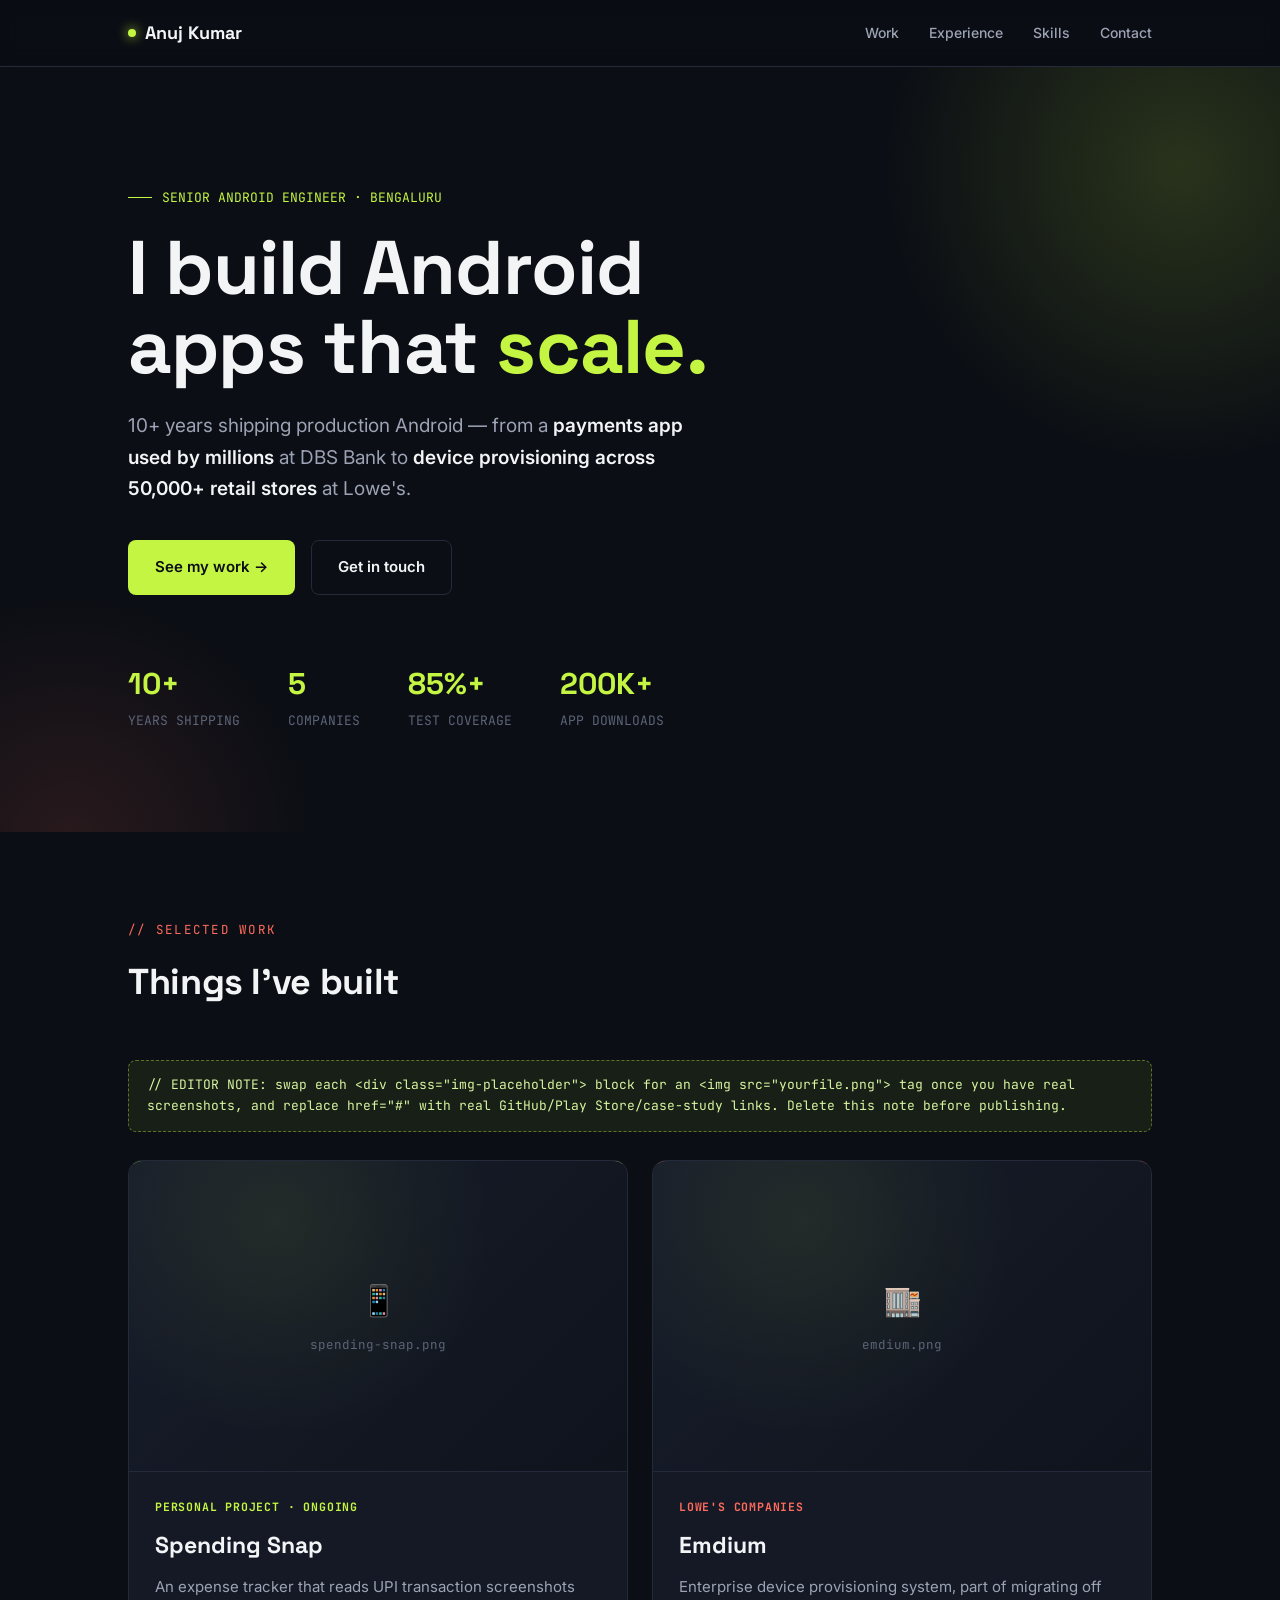
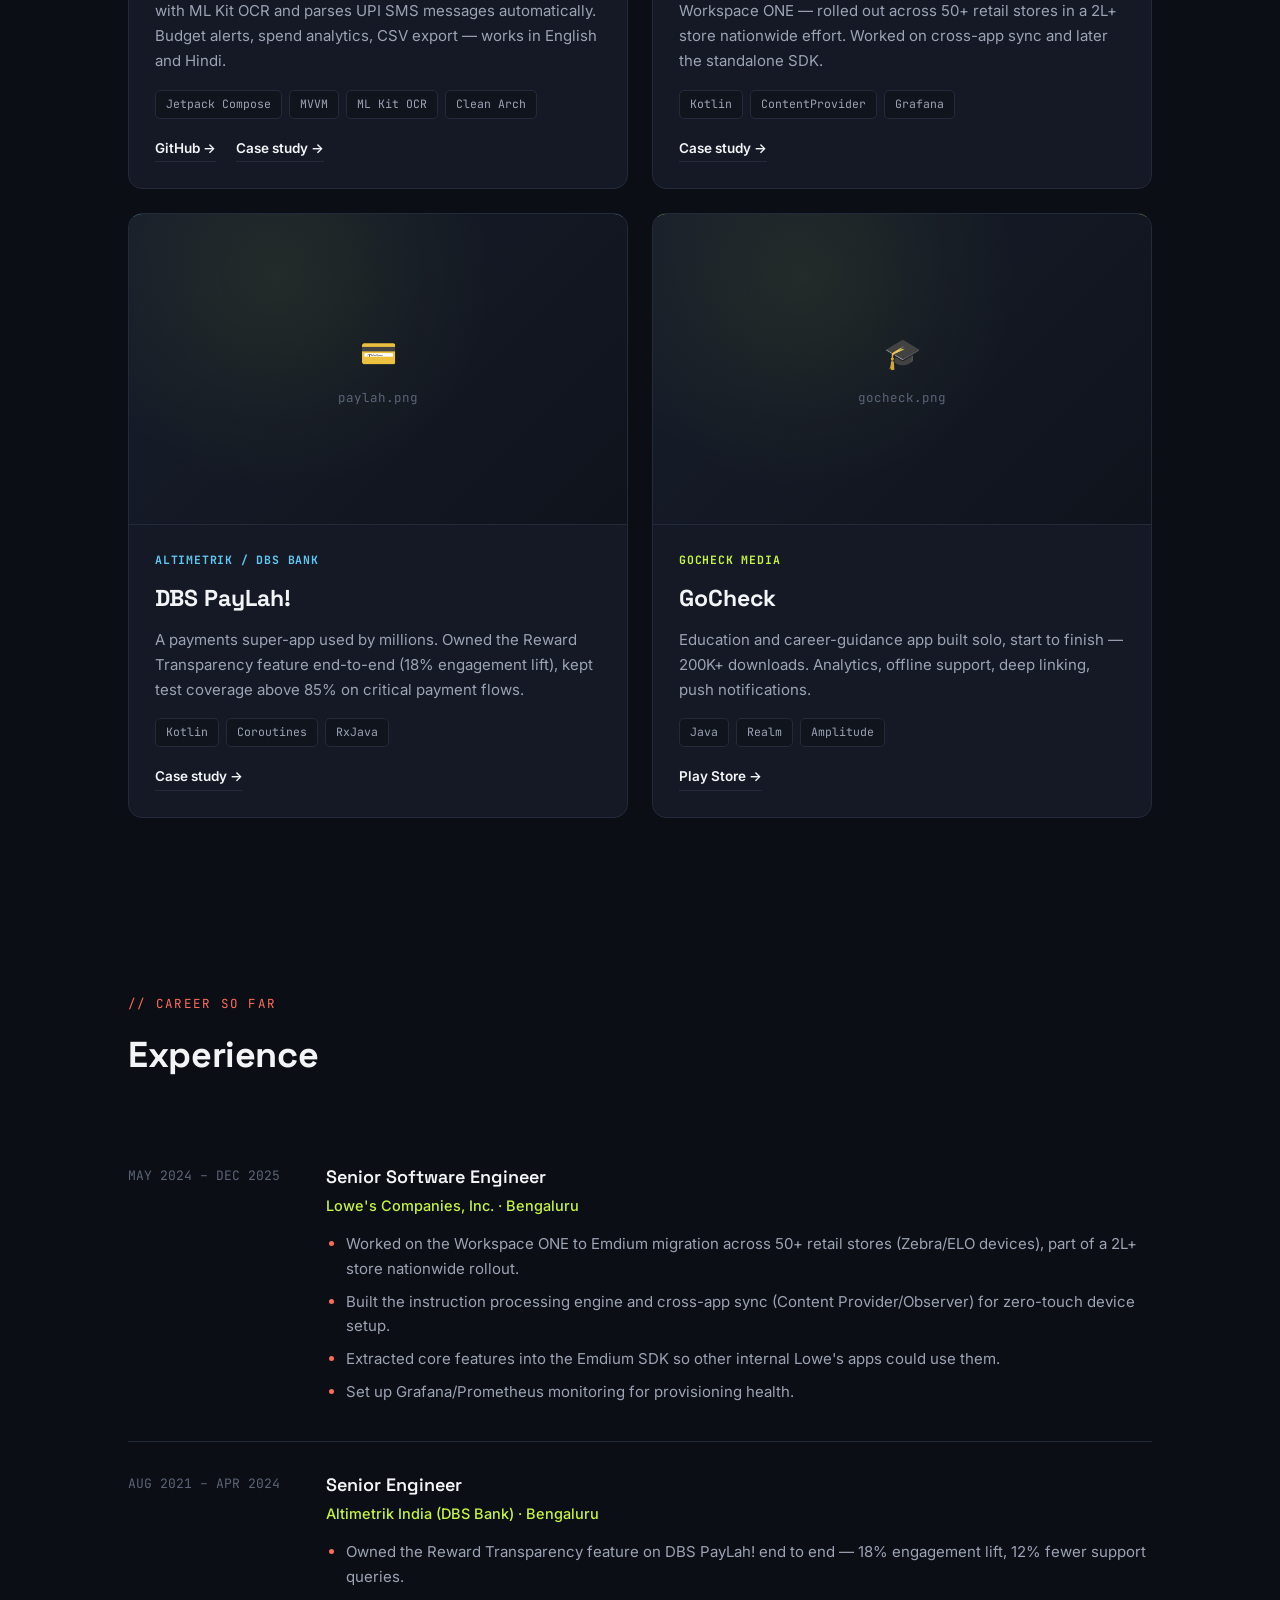
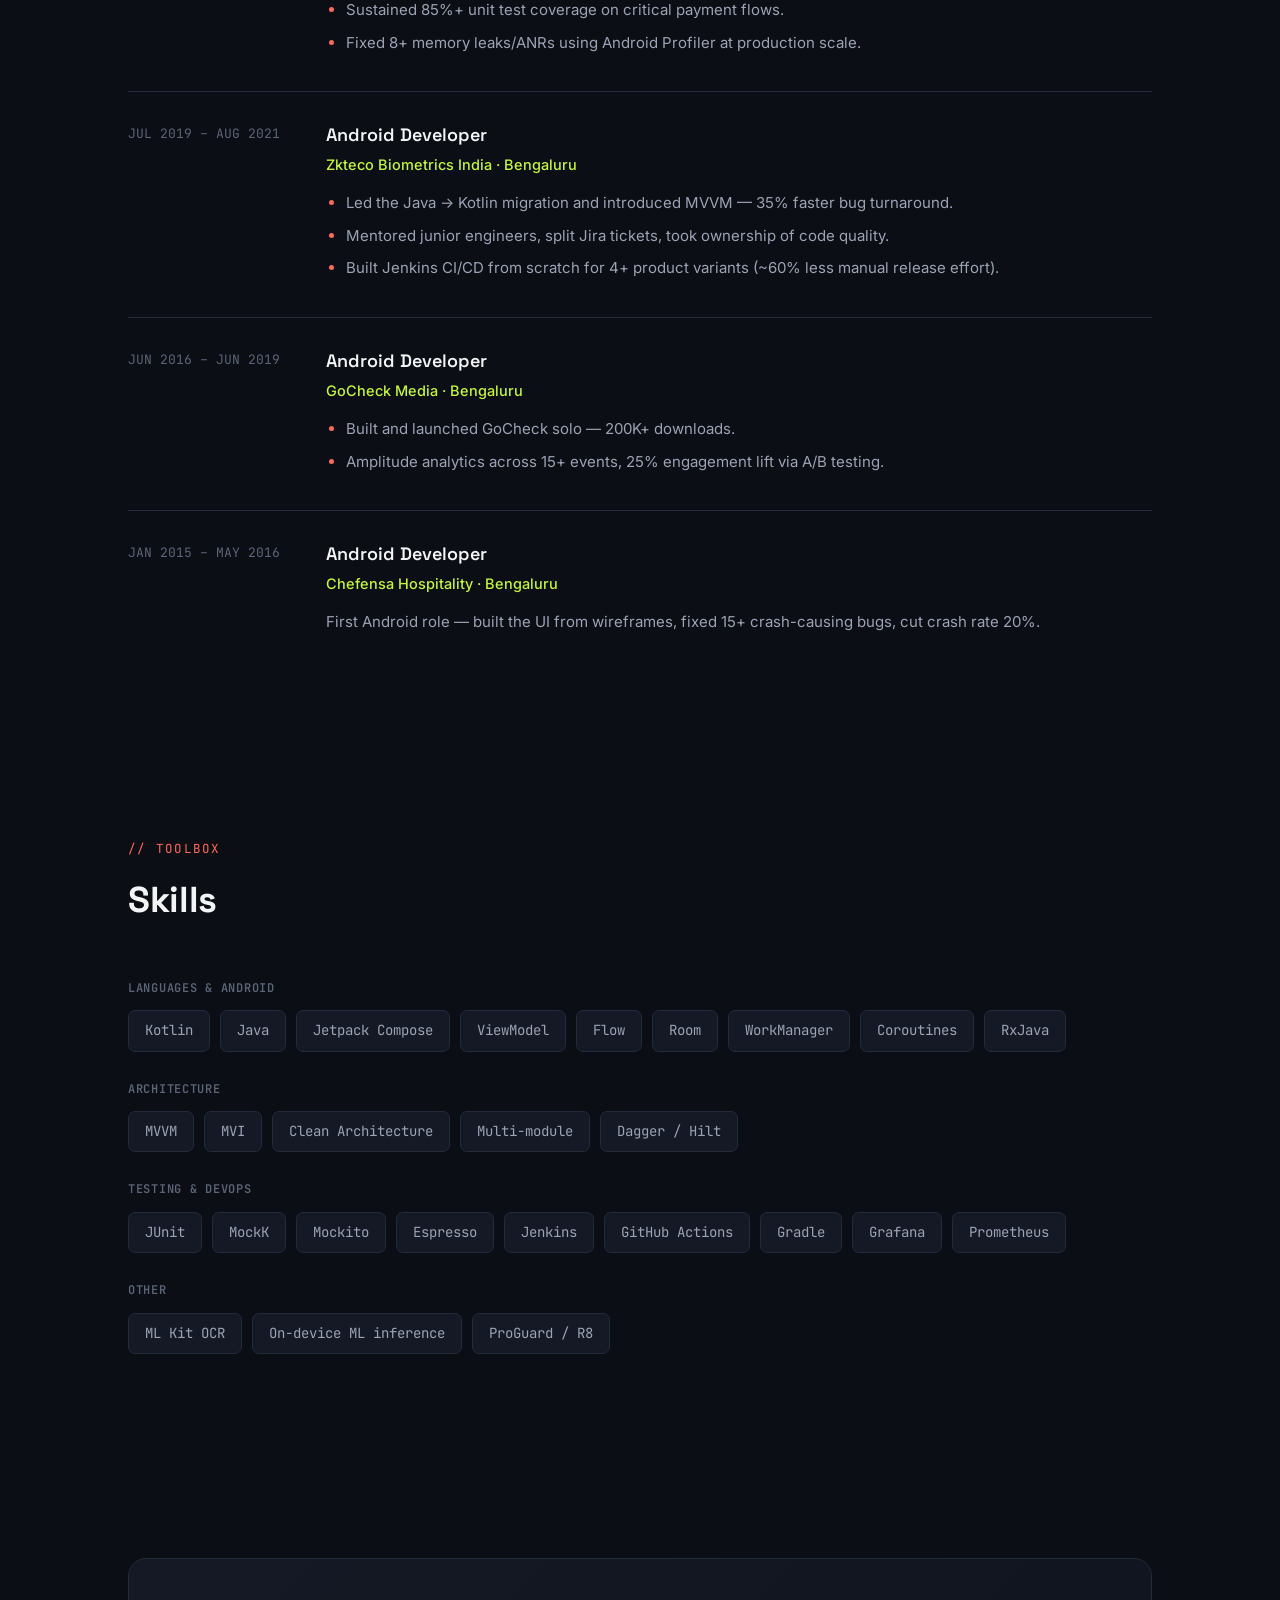
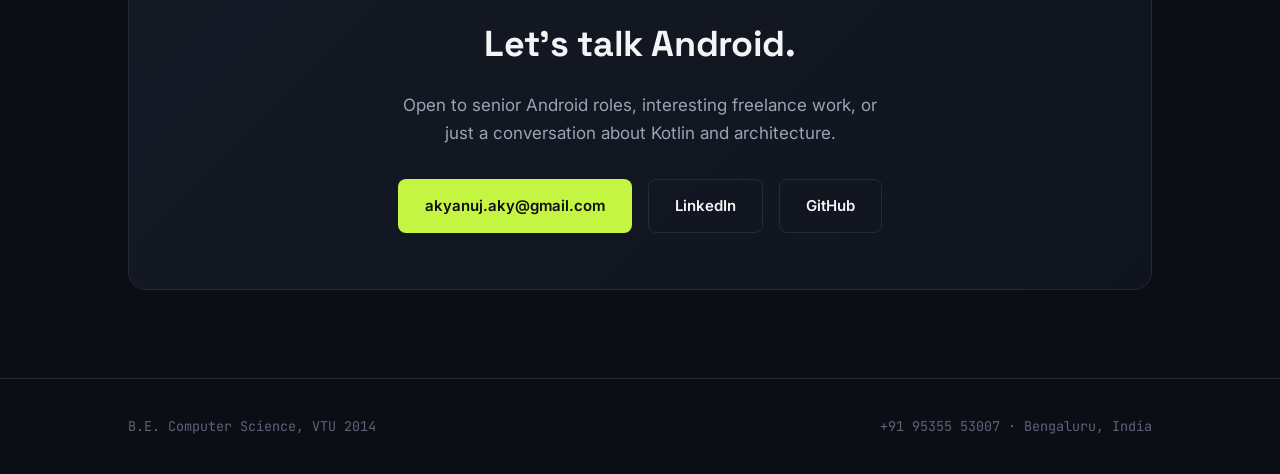
==== index.html @ b078af7a "Add files via upload" ====
<!DOCTYPE html>
<html lang="en">
<head>
<meta charset="UTF-8">
<meta name="viewport" content="width=device-width, initial-scale=1.0">
<title>Anuj Kumar — Android Engineer</title>
<meta name="description" content="Anuj Kumar, Senior Android Engineer in Bengaluru. Portfolio of Android projects across fintech and enterprise mobility.">
<link rel="preconnect" href="https://fonts.googleapis.com">
<link rel="preconnect" href="https://fonts.gstatic.com" crossorigin>
<link href="https://fonts.googleapis.com/css2?family=Space+Grotesk:wght@500;600;700&family=Inter:wght@400;500;600;700&family=JetBrains+Mono:wght@400;500&display=swap" rel="stylesheet">
<style>
  :root{
    --bg:#0B0E14;
    --bg-soft:#10141D;
    --card:#141925;
    --card-hover:#1A2030;
    --line:#232A3A;
    --ink:#F3F4F6;
    --ink-soft:#9CA3B5;
    --ink-faint:#5C6478;
    --lime:#C4F542;
    --coral:#FF6B5C;
    --sky:#5EC8F2;
    --display:'Space Grotesk', sans-serif;
    --sans:'Inter', -apple-system, sans-serif;
    --mono:'JetBrains Mono', monospace;
    --maxw:1080px;
  }
  *{box-sizing:border-box;}
  body{
    margin:0;
    background:var(--bg);
    color:var(--ink);
    font-family:var(--sans);
    line-height:1.65;
    font-size:17px;
    -webkit-font-smoothing:antialiased;
  }
  a{color:var(--lime);text-decoration:none;}
  ::selection{background:var(--lime);color:#000;}
  :focus-visible{outline:2px solid var(--lime);outline-offset:3px;}

  .wrap{max-width:var(--maxw);margin:0 auto;padding:0 28px;}

  /* ---------- nav ---------- */
  nav{
    position:sticky;top:0;z-index:20;
    border-bottom:1px solid var(--line);
    background:rgba(11,14,20,0.85);
    backdrop-filter:blur(10px);
    padding:18px 0;
  }
  nav .wrap{display:flex;justify-content:space-between;align-items:center;}
  .nav-name{font-family:var(--display);font-weight:700;font-size:18px;display:flex;align-items:center;gap:9px;}
  .nav-dot{width:8px;height:8px;border-radius:50%;background:var(--lime);box-shadow:0 0 12px var(--lime);}
  .nav-links{display:flex;gap:30px;font-size:14px;font-weight:500;}
  .nav-links a{color:var(--ink-soft);transition:color .15s;}
  .nav-links a:hover{color:var(--ink);text-decoration:none;}
  @media (max-width:600px){ .nav-links{display:none;} }

  /* ---------- hero ---------- */
  .hero{
    position:relative;
    padding:120px 0 100px;
    overflow:hidden;
  }
  .hero-glow{
    position:absolute;
    top:-200px; right:-200px;
    width:600px;height:600px;
    background:radial-gradient(circle, rgba(196,245,66,0.16), transparent 70%);
    pointer-events:none;
  }
  .hero-glow2{
    position:absolute;
    bottom:-260px; left:-180px;
    width:500px;height:500px;
    background:radial-gradient(circle, rgba(255,107,92,0.12), transparent 70%);
    pointer-events:none;
  }
  .eyebrow{
    font-family:var(--mono);
    font-size:13px;
    color:var(--lime);
    margin-bottom:20px;
    display:flex;align-items:center;gap:10px;
  }
  .eyebrow::before{content:'';width:24px;height:1px;background:var(--lime);}
  .hero h1{
    font-family:var(--display);
    font-size:clamp(42px,7vw,76px);
    font-weight:700;
    line-height:1.04;
    margin:0 0 24px;
    letter-spacing:-0.01em;
    position:relative;
  }
  .hero h1 .hl{color:var(--lime);}
  .hero .sub{
    font-size:19px;
    color:var(--ink-soft);
    max-width:560px;
    margin:0 0 36px;
  }
  .hero .sub b{color:var(--ink);font-weight:600;}
  .hero-cta{display:flex;gap:16px;flex-wrap:wrap;position:relative;z-index:1;}
  .btn{
    display:inline-flex;align-items:center;gap:9px;
    padding:14px 26px;
    border-radius:8px;
    font-size:15px;
    font-weight:600;
    font-family:var(--sans);
    border:1px solid transparent;
    transition:all .18s ease;
  }
  .btn-fill{background:var(--lime);color:#0B0E14;}
  .btn-fill:hover{transform:translateY(-2px);box-shadow:0 10px 30px rgba(196,245,66,0.25);text-decoration:none;}
  .btn-line{border-color:var(--line);color:var(--ink);}
  .btn-line:hover{border-color:var(--ink-soft);text-decoration:none;background:var(--card);}

  .hero-stats{display:flex;gap:48px;margin-top:64px;flex-wrap:wrap;position:relative;z-index:1;}
  .stat-num{font-family:var(--display);font-size:30px;font-weight:700;color:var(--lime);}
  .stat-label{font-size:13px;color:var(--ink-faint);font-family:var(--mono);margin-top:2px;}

  /* ---------- section scaffolding ---------- */
  section{padding:88px 0;}
  .sec-head{margin-bottom:48px;}
  .sec-eyebrow{
    font-family:var(--mono);
    font-size:12.5px;
    color:var(--coral);
    text-transform:uppercase;
    letter-spacing:0.1em;
    margin-bottom:12px;
  }
  h2{
    font-family:var(--display);
    font-size:36px;
    font-weight:700;
    margin:0;
    letter-spacing:-0.01em;
  }

  /* ---------- project gallery ---------- */
  .gallery{display:grid;grid-template-columns:repeat(2,1fr);gap:24px;}
  @media (max-width:760px){ .gallery{grid-template-columns:1fr;} }

  .card{
    background:var(--card);
    border:1px solid var(--line);
    border-radius:14px;
    overflow:hidden;
    transition:transform .2s ease, box-shadow .2s ease, border-color .2s ease;
    position:relative;
  }
  .card::before{
    content:'';
    position:absolute;top:0;left:0;right:0;height:3px;
    background:var(--accent, var(--lime));
  }
  .card:hover{
    transform:translateY(-5px);
    border-color:var(--line);
    box-shadow:0 20px 50px rgba(0,0,0,0.4), 0 0 0 1px var(--accent, var(--lime)) inset;
  }
  .card.accent-coral{--accent:var(--coral);}
  .card.accent-sky{--accent:var(--sky);}

  .card-img{
    aspect-ratio:16/10;
    background:
      radial-gradient(circle at 30% 20%, rgba(196,245,66,0.08), transparent 50%),
      linear-gradient(135deg,#171D2B,#0F131C);
    display:flex;
    align-items:center;
    justify-content:center;
    border-bottom:1px solid var(--line);
    position:relative;
  }
  .card-img img{width:100%;height:100%;object-fit:cover;display:block;}
  .img-placeholder{
    text-align:center;
    color:var(--ink-faint);
    font-size:12.5px;
    font-family:var(--mono);
    padding:20px;
  }
  .img-placeholder .icn{font-size:30px;margin-bottom:10px;display:block;filter:grayscale(0.3);}

  .card-body{padding:26px;}
  .card-tag{
    font-size:11.5px;
    font-weight:700;
    letter-spacing:0.07em;
    text-transform:uppercase;
    color:var(--accent, var(--lime));
    margin-bottom:10px;
    display:block;
    font-family:var(--mono);
  }
  .card-title{font-family:var(--display);font-size:23px;font-weight:700;margin:0 0 10px;}
  .card-body p{color:var(--ink-soft);font-size:15px;margin:0 0 16px;}
  .card-stack{display:flex;flex-wrap:wrap;gap:7px;margin-bottom:18px;}
  .stack-chip{
    font-size:11.5px;
    font-family:var(--mono);
    color:var(--ink-soft);
    background:var(--bg-soft);
    border:1px solid var(--line);
    padding:4px 10px;
    border-radius:5px;
  }
  .card-links{display:flex;gap:20px;font-size:13.5px;font-weight:600;}
  .card-links a{color:var(--ink);display:inline-flex;align-items:center;gap:5px;border-bottom:1px solid var(--line);padding-bottom:2px;}
  .card-links a:hover{color:var(--accent,var(--lime));border-color:var(--accent,var(--lime));text-decoration:none;}

  /* ---------- experience ---------- */
  .job{
    padding:28px 0;
    border-bottom:1px solid var(--line);
    display:grid;
    grid-template-columns:170px 1fr;
    gap:28px;
  }
  .job:first-child{padding-top:0;}
  .job:last-child{border-bottom:none;}
  @media (max-width:640px){ .job{grid-template-columns:1fr;gap:8px;} }
  .job-when{font-family:var(--mono);color:var(--ink-faint);font-size:13px;padding-top:3px;}
  .job-title{font-family:var(--display);font-weight:600;font-size:18px;margin-bottom:3px;}
  .job-co{color:var(--lime);font-size:14.5px;margin-bottom:14px;font-weight:500;}
  .job ul{margin:0;padding-left:20px;color:var(--ink-soft);font-size:15px;}
  .job li{margin-bottom:8px;}
  .job li::marker{color:var(--coral);}
  .job p{margin:0;color:var(--ink-soft);font-size:15px;}

  /* ---------- skills ---------- */
  .skill-block{margin-bottom:28px;}
  .skill-group-label{font-family:var(--mono);font-size:12px;font-weight:600;color:var(--ink-faint);text-transform:uppercase;letter-spacing:0.06em;margin-bottom:12px;}
  .skill-row{display:flex;flex-wrap:wrap;gap:10px;}
  .skill-chip{
    font-size:14px;
    font-family:var(--mono);
    padding:8px 16px;
    background:var(--card);
    border:1px solid var(--line);
    border-radius:7px;
    color:var(--ink-soft);
    transition:border-color .15s, color .15s;
  }
  .skill-chip:hover{border-color:var(--lime);color:var(--ink);}

  /* ---------- footer / contact ---------- */
  .contact-band{
    background:linear-gradient(135deg, var(--card), var(--bg-soft));
    border:1px solid var(--line);
    border-radius:18px;
    padding:56px 48px;
    text-align:center;
  }
  .contact-band h2{margin-bottom:16px;}
  .contact-band p{color:var(--ink-soft);max-width:480px;margin:0 auto 32px;}
  @media (max-width:600px){ .contact-band{padding:40px 24px;} }

  footer{
    border-top:1px solid var(--line);
    padding:36px 0;
    color:var(--ink-faint);
    font-size:13.5px;
    font-family:var(--mono);
    display:flex;justify-content:space-between;flex-wrap:wrap;gap:12px;
  }
  footer a{color:var(--ink-soft);}

  /* ---------- editor note ---------- */
  .note{
    background:rgba(196,245,66,0.07);
    border:1px dashed rgba(196,245,66,0.4);
    color:#D8F5A0;
    font-size:13px;
    font-family:var(--mono);
    padding:14px 18px;
    border-radius:8px;
    margin-bottom:28px;
    line-height:1.6;
  }
</style>
</head>
<body>

<nav>
  <div class="wrap">
    <span class="nav-name"><span class="nav-dot"></span>Anuj Kumar</span>
    <div class="nav-links">
      <a href="#work">Work</a>
      <a href="#experience">Experience</a>
      <a href="#skills">Skills</a>
      <a href="#contact">Contact</a>
    </div>
  </div>
</nav>

<header class="hero">
  <div class="hero-glow"></div>
  <div class="hero-glow2"></div>
  <div class="wrap">
    <div class="eyebrow">SENIOR ANDROID ENGINEER · BENGALURU</div>
    <h1>I build Android<br>apps that <span class="hl">scale.</span></h1>
    <p class="sub">10+ years shipping production Android — from a <b>payments app used by millions</b> at DBS Bank to <b>device provisioning across 50,000+ retail stores</b> at Lowe's.</p>
    <div class="hero-cta">
      <a class="btn btn-fill" href="#work">See my work →</a>
      <a class="btn btn-line" href="mailto:akyanuj.aky@gmail.com">Get in touch</a>
    </div>
    <div class="hero-stats">
      <div>
        <div class="stat-num">10+</div>
        <div class="stat-label">YEARS SHIPPING</div>
      </div>
      <div>
        <div class="stat-num">5</div>
        <div class="stat-label">COMPANIES</div>
      </div>
      <div>
        <div class="stat-num">85%+</div>
        <div class="stat-label">TEST COVERAGE</div>
      </div>
      <div>
        <div class="stat-num">200K+</div>
        <div class="stat-label">APP DOWNLOADS</div>
      </div>
    </div>
  </div>
</header>

<section id="work">
  <div class="wrap">
    <div class="sec-head">
      <div class="sec-eyebrow">// selected work</div>
      <h2>Things I've built</h2>
    </div>

    <div class="note">
      // EDITOR NOTE: swap each &lt;div class="img-placeholder"&gt; block for an &lt;img src="yourfile.png"&gt; tag once you have real screenshots, and replace href="#" with real GitHub/Play Store/case-study links. Delete this note before publishing.
    </div>

    <div class="gallery">

      <!-- Spending Snap -->
      <div class="card">
        <div class="card-img">
          <!-- Replace with: <img src="spending-snap.png" alt="Spending Snap app screenshot"> -->
          <div class="img-placeholder">
            <span class="icn">📱</span>
            spending-snap.png
          </div>
        </div>
        <div class="card-body">
          <span class="card-tag">Personal project · ongoing</span>
          <h3 class="card-title">Spending Snap</h3>
          <p>An expense tracker that reads UPI transaction screenshots with ML Kit OCR and parses UPI SMS messages automatically. Budget alerts, spend analytics, CSV export — works in English and Hindi.</p>
          <div class="card-stack">
            <span class="stack-chip">Jetpack Compose</span>
            <span class="stack-chip">MVVM</span>
            <span class="stack-chip">ML Kit OCR</span>
            <span class="stack-chip">Clean Arch</span>
          </div>
          <div class="card-links">
            <a href="#">GitHub →</a>
            <a href="#">Case study →</a>
          </div>
        </div>
      </div>

      <!-- Emdium -->
      <div class="card accent-coral">
        <div class="card-img">
          <!-- Replace with: <img src="emdium.png" alt="Emdium provisioning system"> -->
          <div class="img-placeholder">
            <span class="icn">🏬</span>
            emdium.png
          </div>
        </div>
        <div class="card-body">
          <span class="card-tag">Lowe's Companies</span>
          <h3 class="card-title">Emdium</h3>
          <p>Enterprise device provisioning system, part of migrating off Workspace ONE — rolled out across 50+ retail stores in a 2L+ store nationwide effort. Worked on cross-app sync and later the standalone SDK.</p>
          <div class="card-stack">
            <span class="stack-chip">Kotlin</span>
            <span class="stack-chip">ContentProvider</span>
            <span class="stack-chip">Grafana</span>
          </div>
          <div class="card-links">
            <a href="#">Case study →</a>
          </div>
        </div>
      </div>

      <!-- DBS PayLah -->
      <div class="card accent-sky">
        <div class="card-img">
          <!-- Replace with: <img src="paylah.png" alt="DBS PayLah app screenshot"> -->
          <div class="img-placeholder">
            <span class="icn">💳</span>
            paylah.png
          </div>
        </div>
        <div class="card-body">
          <span class="card-tag">Altimetrik / DBS Bank</span>
          <h3 class="card-title">DBS PayLah!</h3>
          <p>A payments super-app used by millions. Owned the Reward Transparency feature end-to-end (18% engagement lift), kept test coverage above 85% on critical payment flows.</p>
          <div class="card-stack">
            <span class="stack-chip">Kotlin</span>
            <span class="stack-chip">Coroutines</span>
            <span class="stack-chip">RxJava</span>
          </div>
          <div class="card-links">
            <a href="#">Case study →</a>
          </div>
        </div>
      </div>

      <!-- GoCheck -->
      <div class="card">
        <div class="card-img">
          <!-- Replace with: <img src="gocheck.png" alt="GoCheck app screenshot"> -->
          <div class="img-placeholder">
            <span class="icn">🎓</span>
            gocheck.png
          </div>
        </div>
        <div class="card-body">
          <span class="card-tag">GoCheck Media</span>
          <h3 class="card-title">GoCheck</h3>
          <p>Education and career-guidance app built solo, start to finish — 200K+ downloads. Analytics, offline support, deep linking, push notifications.</p>
          <div class="card-stack">
            <span class="stack-chip">Java</span>
            <span class="stack-chip">Realm</span>
            <span class="stack-chip">Amplitude</span>
          </div>
          <div class="card-links">
            <a href="#">Play Store →</a>
          </div>
        </div>
      </div>

    </div>
  </div>
</section>

<section id="experience">
  <div class="wrap">
    <div class="sec-head">
      <div class="sec-eyebrow">// career so far</div>
      <h2>Experience</h2>
    </div>

    <div class="job">
      <div class="job-when">MAY 2024 – DEC 2025</div>
      <div>
        <div class="job-title">Senior Software Engineer</div>
        <div class="job-co">Lowe's Companies, Inc. · Bengaluru</div>
        <ul>
          <li>Worked on the Workspace ONE to Emdium migration across 50+ retail stores (Zebra/ELO devices), part of a 2L+ store nationwide rollout.</li>
          <li>Built the instruction processing engine and cross-app sync (Content Provider/Observer) for zero-touch device setup.</li>
          <li>Extracted core features into the Emdium SDK so other internal Lowe's apps could use them.</li>
          <li>Set up Grafana/Prometheus monitoring for provisioning health.</li>
        </ul>
      </div>
    </div>

    <div class="job">
      <div class="job-when">AUG 2021 – APR 2024</div>
      <div>
        <div class="job-title">Senior Engineer</div>
        <div class="job-co">Altimetrik India (DBS Bank) · Bengaluru</div>
        <ul>
          <li>Owned the Reward Transparency feature on DBS PayLah! end to end — 18% engagement lift, 12% fewer support queries.</li>
          <li>Sustained 85%+ unit test coverage on critical payment flows.</li>
          <li>Fixed 8+ memory leaks/ANRs using Android Profiler at production scale.</li>
        </ul>
      </div>
    </div>

    <div class="job">
      <div class="job-when">JUL 2019 – AUG 2021</div>
      <div>
        <div class="job-title">Android Developer</div>
        <div class="job-co">Zkteco Biometrics India · Bengaluru</div>
        <ul>
          <li>Led the Java → Kotlin migration and introduced MVVM — 35% faster bug turnaround.</li>
          <li>Mentored junior engineers, split Jira tickets, took ownership of code quality.</li>
          <li>Built Jenkins CI/CD from scratch for 4+ product variants (~60% less manual release effort).</li>
        </ul>
      </div>
    </div>

    <div class="job">
      <div class="job-when">JUN 2016 – JUN 2019</div>
      <div>
        <div class="job-title">Android Developer</div>
        <div class="job-co">GoCheck Media · Bengaluru</div>
        <ul>
          <li>Built and launched GoCheck solo — 200K+ downloads.</li>
          <li>Amplitude analytics across 15+ events, 25% engagement lift via A/B testing.</li>
        </ul>
      </div>
    </div>

    <div class="job">
      <div class="job-when">JAN 2015 – MAY 2016</div>
      <div>
        <div class="job-title">Android Developer</div>
        <div class="job-co">Chefensa Hospitality · Bengaluru</div>
        <p>First Android role — built the UI from wireframes, fixed 15+ crash-causing bugs, cut crash rate 20%.</p>
      </div>
    </div>

  </div>
</section>

<section id="skills">
  <div class="wrap">
    <div class="sec-head">
      <div class="sec-eyebrow">// toolbox</div>
      <h2>Skills</h2>
    </div>

    <div class="skill-block">
      <div class="skill-group-label">Languages &amp; Android</div>
      <div class="skill-row">
        <span class="skill-chip">Kotlin</span>
        <span class="skill-chip">Java</span>
        <span class="skill-chip">Jetpack Compose</span>
        <span class="skill-chip">ViewModel</span>
        <span class="skill-chip">Flow</span>
        <span class="skill-chip">Room</span>
        <span class="skill-chip">WorkManager</span>
        <span class="skill-chip">Coroutines</span>
        <span class="skill-chip">RxJava</span>
      </div>
    </div>

    <div class="skill-block">
      <div class="skill-group-label">Architecture</div>
      <div class="skill-row">
        <span class="skill-chip">MVVM</span>
        <span class="skill-chip">MVI</span>
        <span class="skill-chip">Clean Architecture</span>
        <span class="skill-chip">Multi-module</span>
        <span class="skill-chip">Dagger / Hilt</span>
      </div>
    </div>

    <div class="skill-block">
      <div class="skill-group-label">Testing &amp; DevOps</div>
      <div class="skill-row">
        <span class="skill-chip">JUnit</span>
        <span class="skill-chip">MockK</span>
        <span class="skill-chip">Mockito</span>
        <span class="skill-chip">Espresso</span>
        <span class="skill-chip">Jenkins</span>
        <span class="skill-chip">GitHub Actions</span>
        <span class="skill-chip">Gradle</span>
        <span class="skill-chip">Grafana</span>
        <span class="skill-chip">Prometheus</span>
      </div>
    </div>

    <div class="skill-block">
      <div class="skill-group-label">Other</div>
      <div class="skill-row">
        <span class="skill-chip">ML Kit OCR</span>
        <span class="skill-chip">On-device ML inference</span>
        <span class="skill-chip">ProGuard / R8</span>
      </div>
    </div>
  </div>
</section>

<section id="contact">
  <div class="wrap">
    <div class="contact-band">
      <h2>Let's talk Android.</h2>
      <p>Open to senior Android roles, interesting freelance work, or just a conversation about Kotlin and architecture.</p>
      <div class="hero-cta" style="justify-content:center;">
        <a class="btn btn-fill" href="mailto:akyanuj.aky@gmail.com">akyanuj.aky@gmail.com</a>
        <a class="btn btn-line" href="https://linkedin.com/in/anuj-kumar-8bb29983" target="_blank" rel="noopener">LinkedIn</a>
        <a class="btn btn-line" href="https://github.com/akyanuj" target="_blank" rel="noopener">GitHub</a>
      </div>
    </div>
  </div>
</section>

<footer>
  <div class="wrap" style="display:flex;justify-content:space-between;flex-wrap:wrap;gap:12px;width:100%;">
    <span>B.E. Computer Science, VTU 2014</span>
    <span>+91 95355 53007 · Bengaluru, India</span>
  </div>
</footer>

</body>
</html>
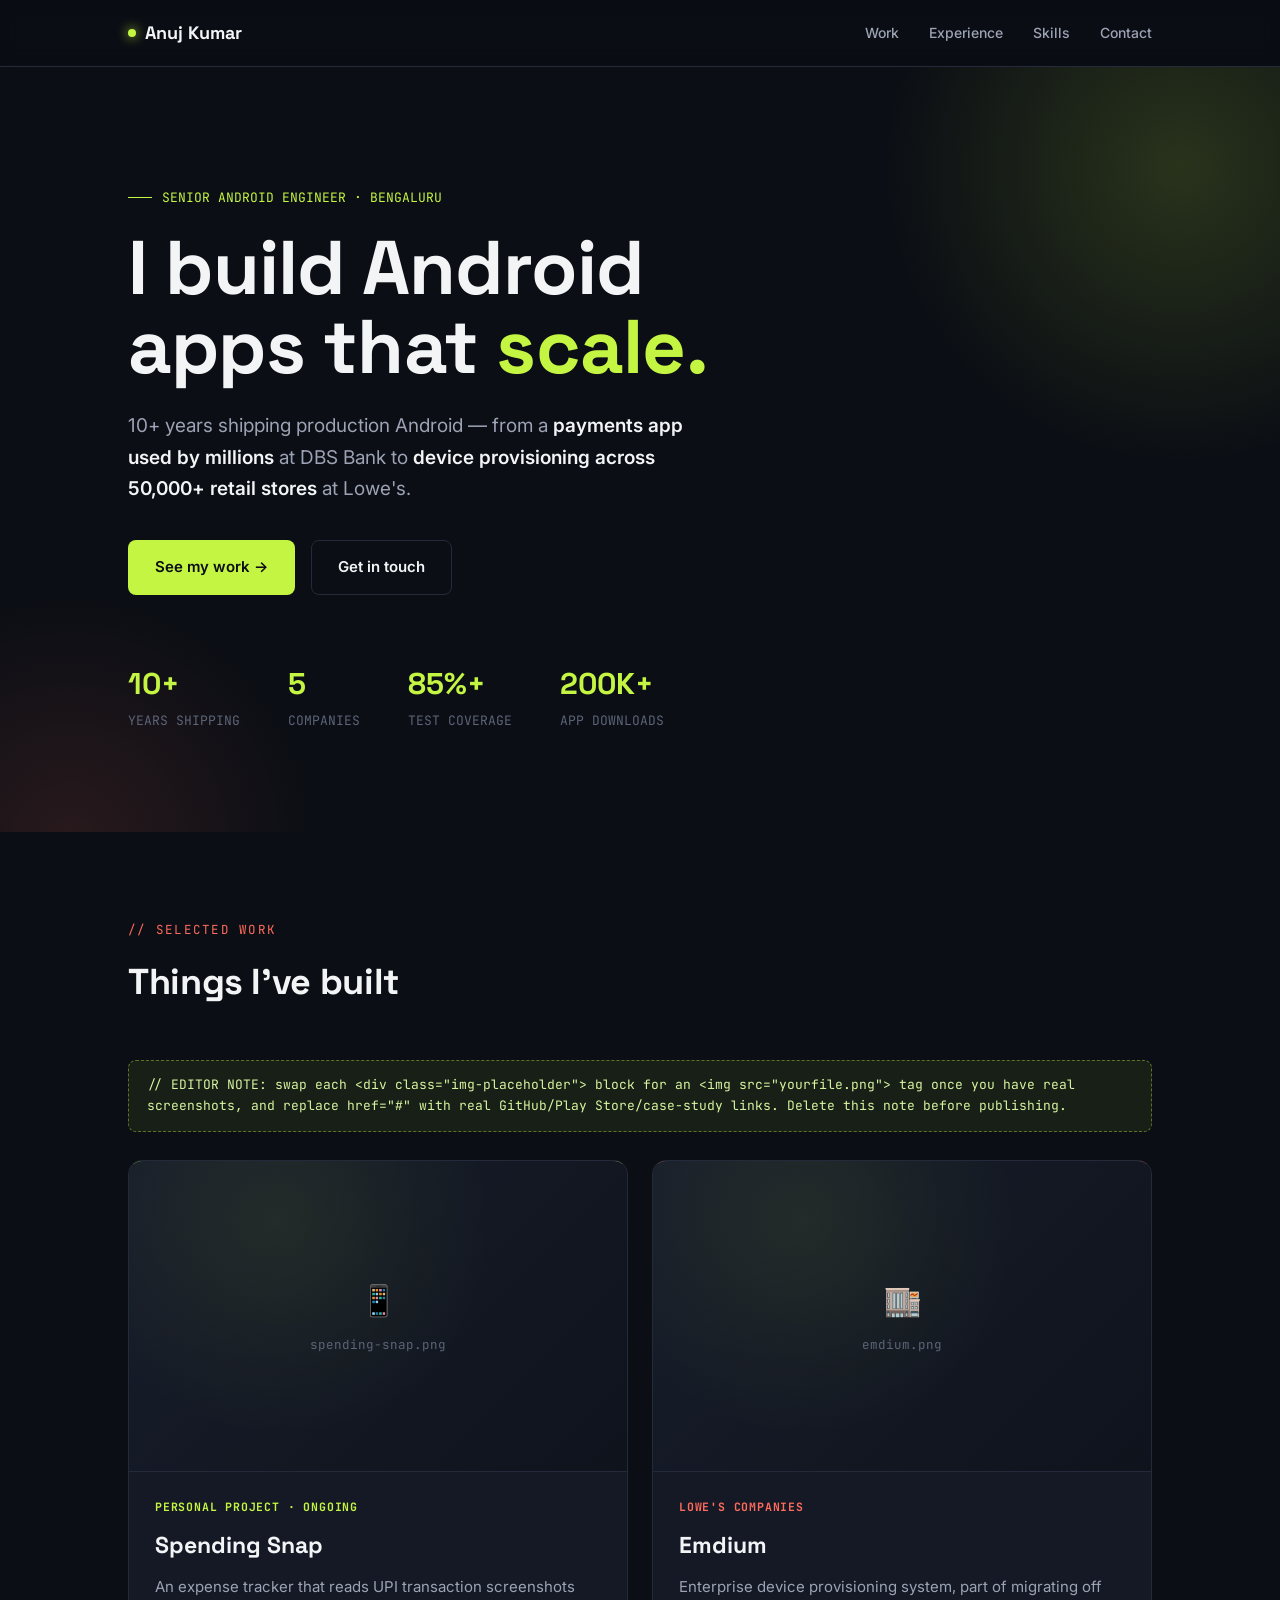
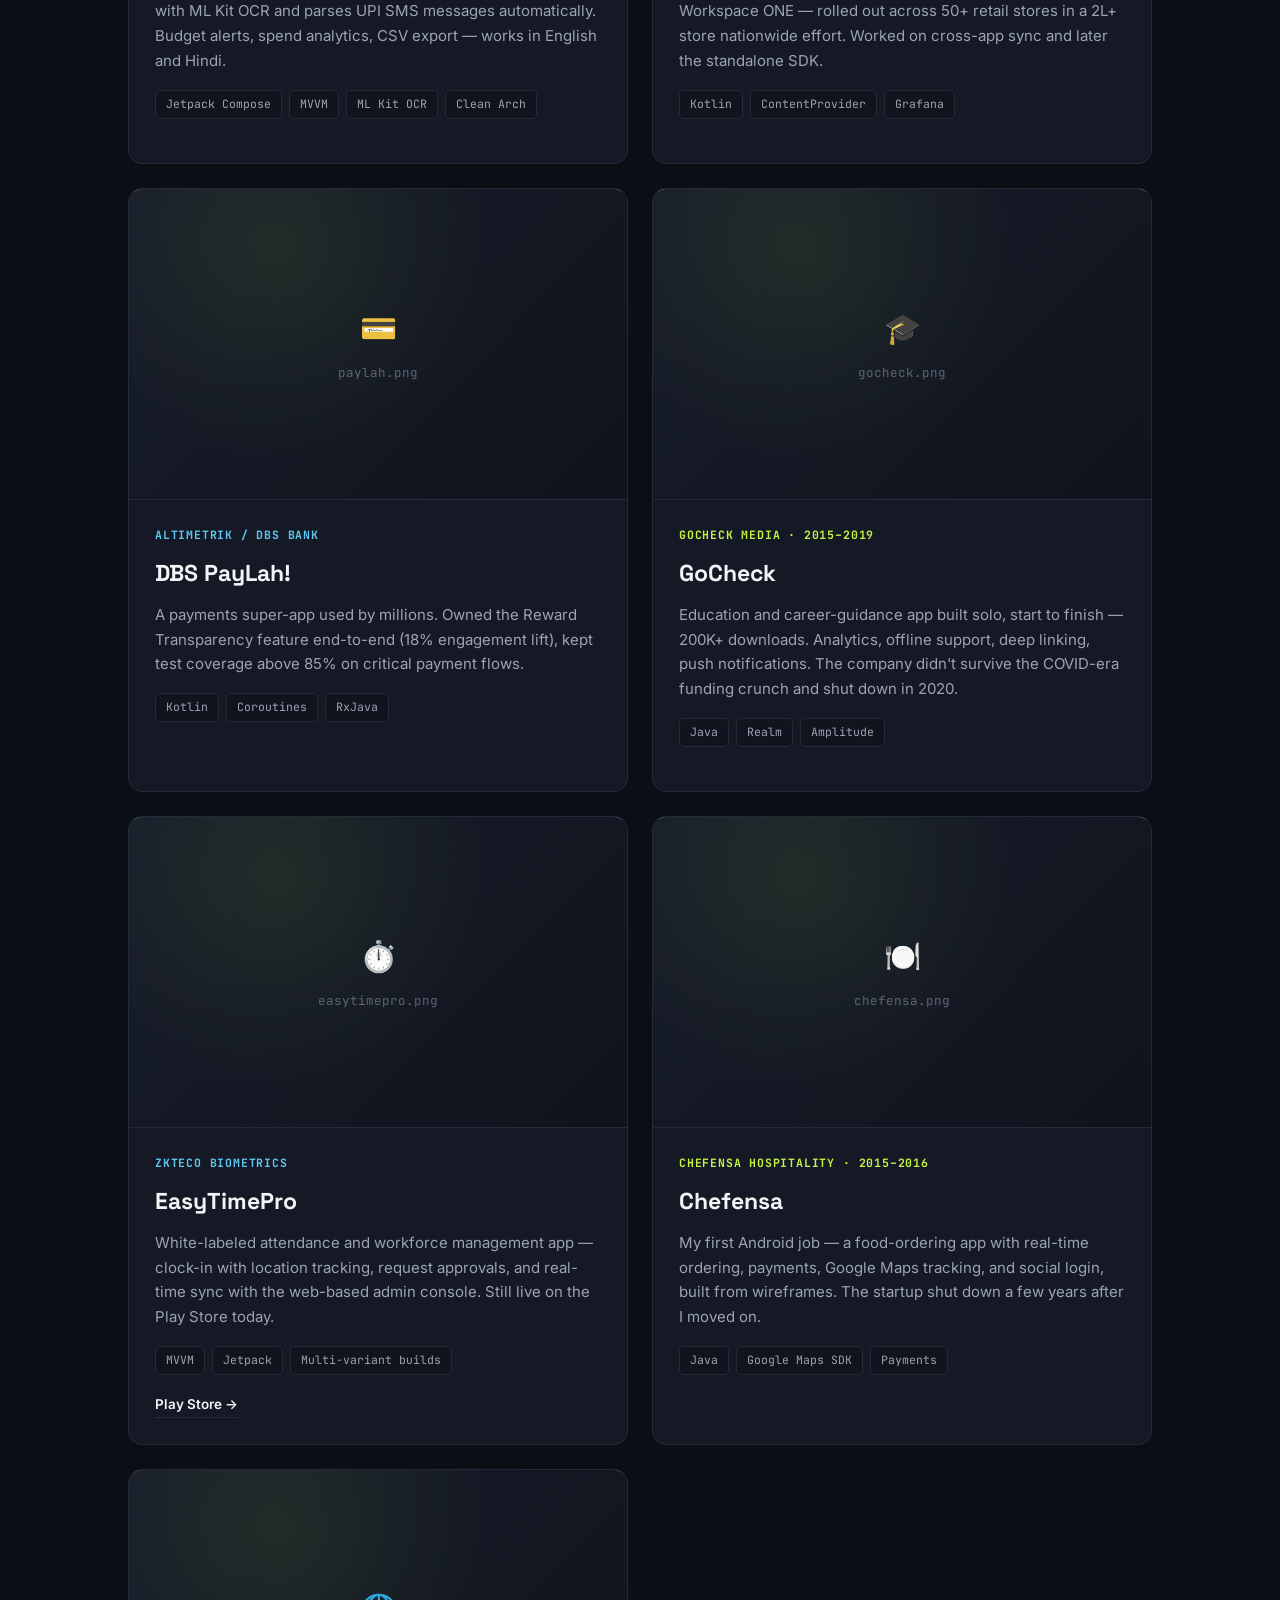
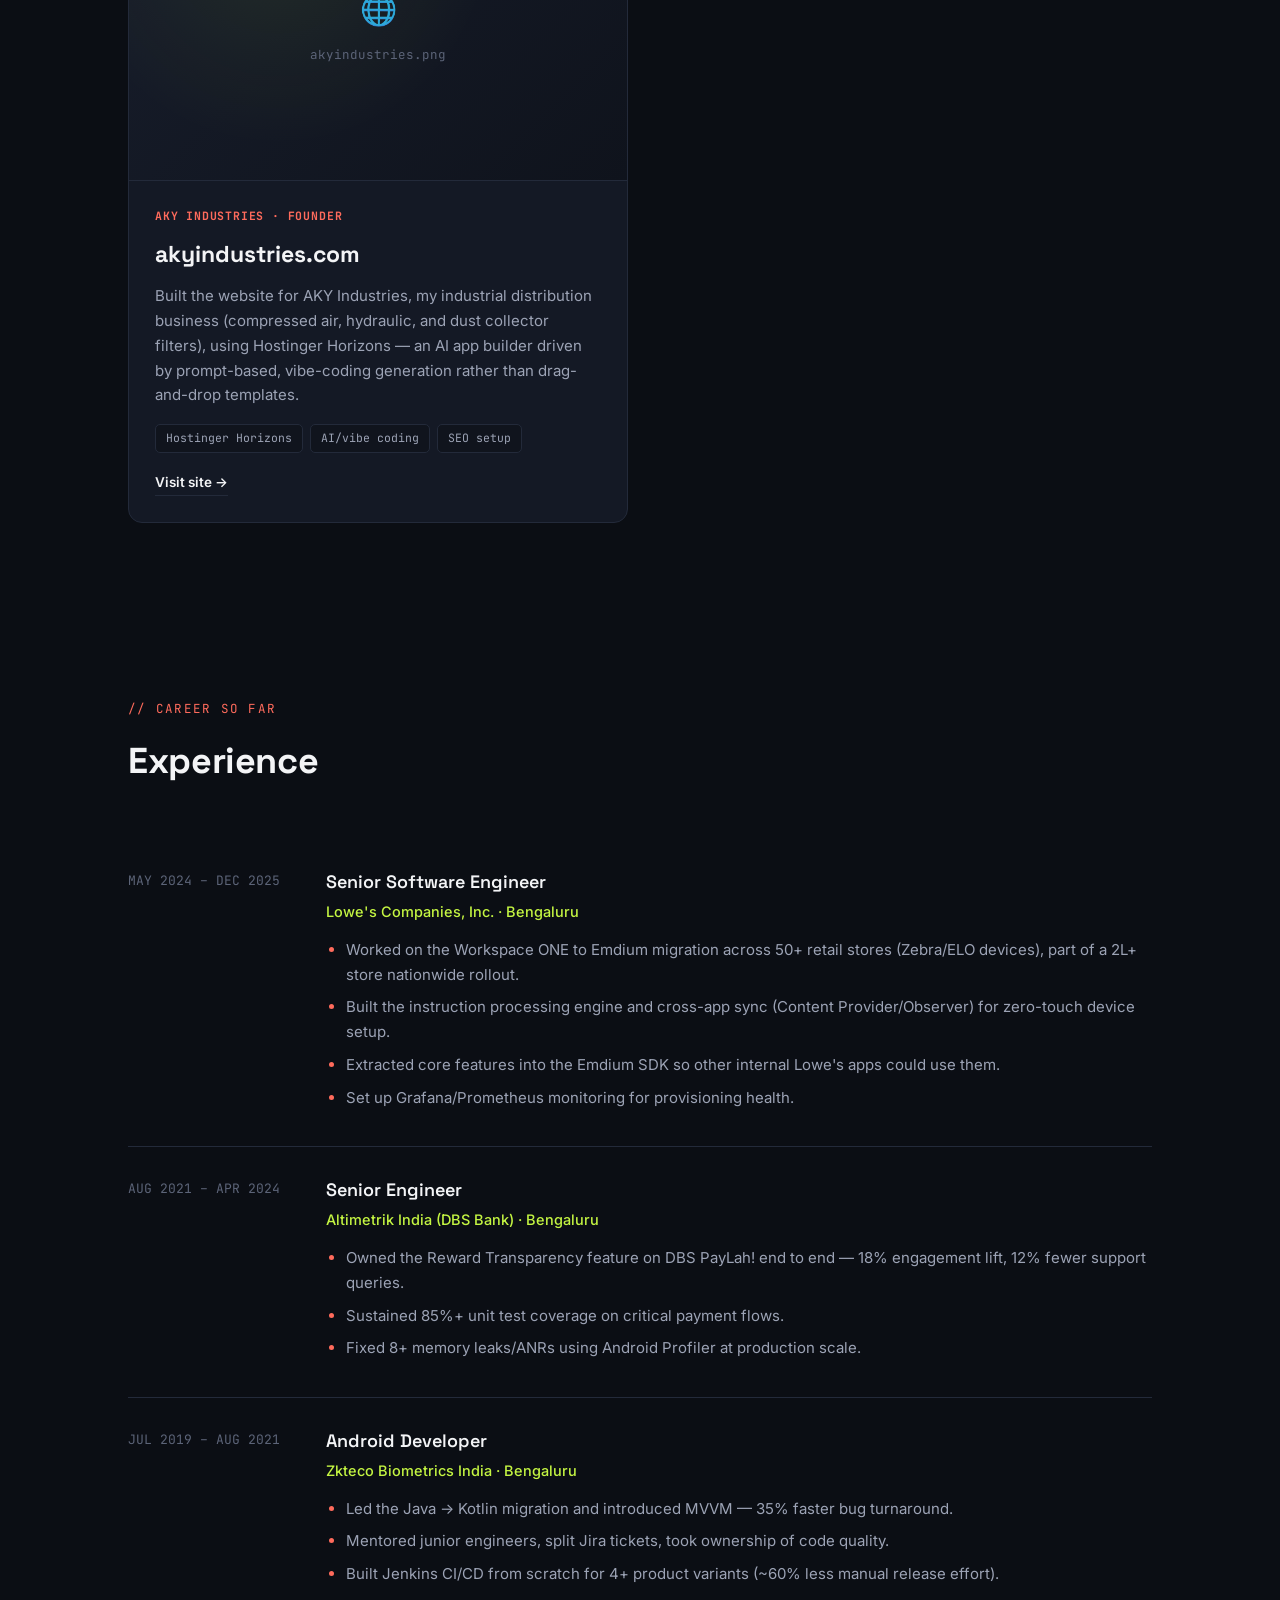
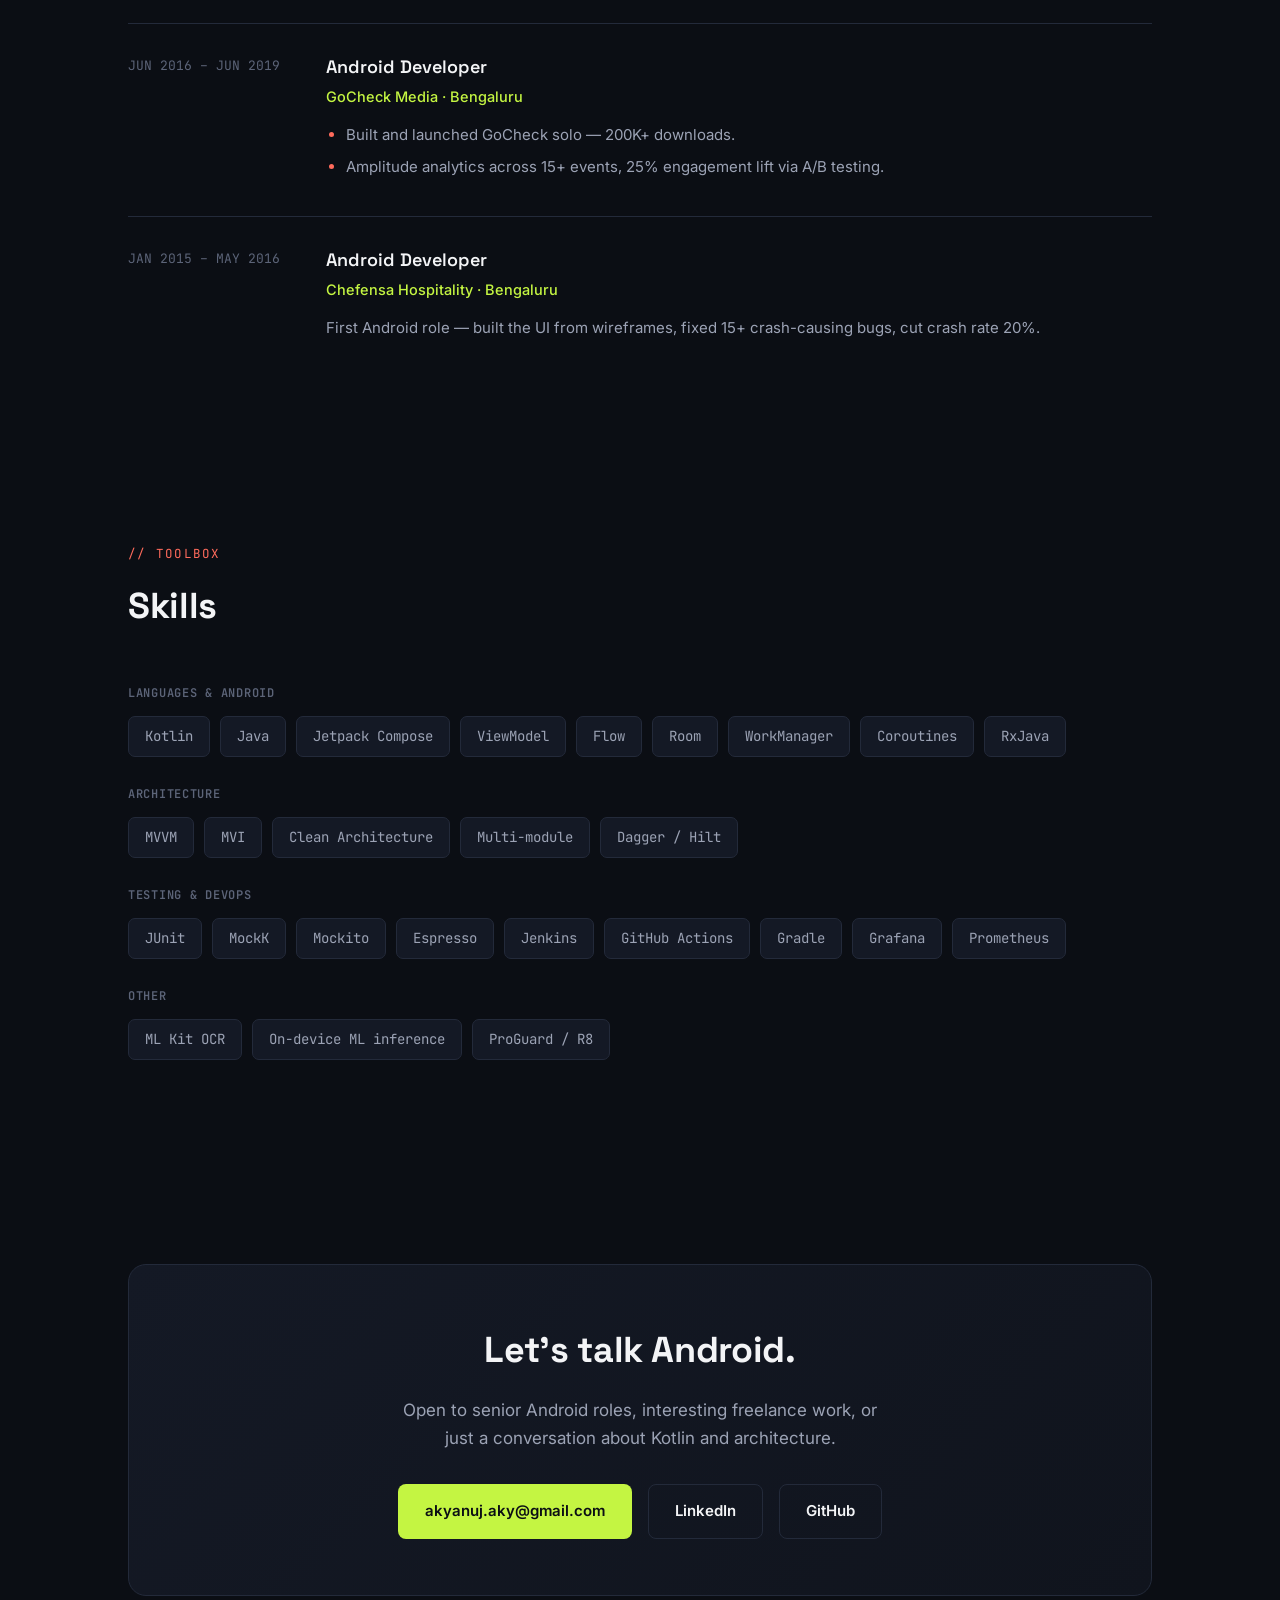
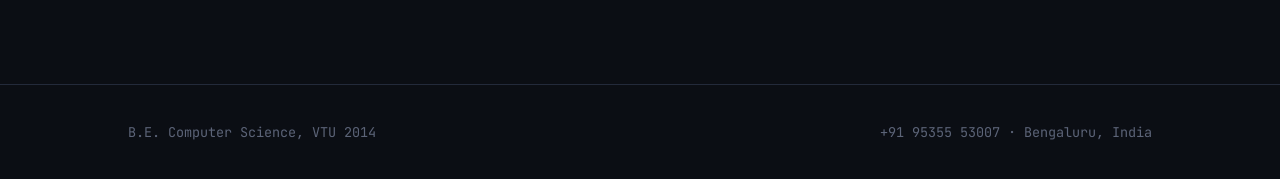
==== commit cc7ba6be: "Add files via upload" ====
--- a/index.html
+++ b/index.html
@@ -364,10 +364,6 @@
             <span class="stack-chip">ML Kit OCR</span>
             <span class="stack-chip">Clean Arch</span>
           </div>
-          <div class="card-links">
-            <a href="#">GitHub →</a>
-            <a href="#">Case study →</a>
-          </div>
         </div>
       </div>
 
@@ -389,9 +385,6 @@
             <span class="stack-chip">ContentProvider</span>
             <span class="stack-chip">Grafana</span>
           </div>
-          <div class="card-links">
-            <a href="#">Case study →</a>
-          </div>
         </div>
       </div>
 
@@ -413,9 +406,6 @@
             <span class="stack-chip">Coroutines</span>
             <span class="stack-chip">RxJava</span>
           </div>
-          <div class="card-links">
-            <a href="#">Case study →</a>
-          </div>
         </div>
       </div>
 
@@ -429,16 +419,82 @@
           </div>
         </div>
         <div class="card-body">
-          <span class="card-tag">GoCheck Media</span>
+          <span class="card-tag">GoCheck Media · 2015–2019</span>
           <h3 class="card-title">GoCheck</h3>
-          <p>Education and career-guidance app built solo, start to finish — 200K+ downloads. Analytics, offline support, deep linking, push notifications.</p>
+          <p>Education and career-guidance app built solo, start to finish — 200K+ downloads. Analytics, offline support, deep linking, push notifications. The company didn't survive the COVID-era funding crunch and shut down in 2020.</p>
           <div class="card-stack">
             <span class="stack-chip">Java</span>
             <span class="stack-chip">Realm</span>
             <span class="stack-chip">Amplitude</span>
           </div>
+        </div>
+      </div>
+
+      <!-- EasyTimePro -->
+      <div class="card accent-sky">
+        <div class="card-img">
+          <!-- Replace with: <img src="easytimepro.png" alt="EasyTimePro app screenshot"> -->
+          <div class="img-placeholder">
+            <span class="icn">⏱️</span>
+            easytimepro.png
+          </div>
+        </div>
+        <div class="card-body">
+          <span class="card-tag">ZKTeco Biometrics</span>
+          <h3 class="card-title">EasyTimePro</h3>
+          <p>White-labeled attendance and workforce management app — clock-in with location tracking, request approvals, and real-time sync with the web-based admin console. Still live on the Play Store today.</p>
+          <div class="card-stack">
+            <span class="stack-chip">MVVM</span>
+            <span class="stack-chip">Jetpack</span>
+            <span class="stack-chip">Multi-variant builds</span>
+          </div>
           <div class="card-links">
-            <a href="#">Play Store →</a>
+            <a href="https://play.google.com/store/apps/details?id=com.zkteco.easytimepro" target="_blank" rel="noopener">Play Store →</a>
+          </div>
+        </div>
+      </div>
+
+      <!-- Chefensa -->
+      <div class="card">
+        <div class="card-img">
+          <!-- Replace with: <img src="chefensa.png" alt="Chefensa app screenshot"> -->
+          <div class="img-placeholder">
+            <span class="icn">🍽️</span>
+            chefensa.png
+          </div>
+        </div>
+        <div class="card-body">
+          <span class="card-tag">Chefensa Hospitality · 2015–2016</span>
+          <h3 class="card-title">Chefensa</h3>
+          <p>My first Android job — a food-ordering app with real-time ordering, payments, Google Maps tracking, and social login, built from wireframes. The startup shut down a few years after I moved on.</p>
+          <div class="card-stack">
+            <span class="stack-chip">Java</span>
+            <span class="stack-chip">Google Maps SDK</span>
+            <span class="stack-chip">Payments</span>
+          </div>
+        </div>
+      </div>
+
+      <!-- AKY Industries -->
+      <div class="card accent-coral">
+        <div class="card-img">
+          <!-- Replace with: <img src="akyindustries.png" alt="AKY Industries website screenshot"> -->
+          <div class="img-placeholder">
+            <span class="icn">🌐</span>
+            akyindustries.png
+          </div>
+        </div>
+        <div class="card-body">
+          <span class="card-tag">AKY Industries · founder</span>
+          <h3 class="card-title">akyindustries.com</h3>
+          <p>Built the website for AKY Industries, my industrial distribution business (compressed air, hydraulic, and dust collector filters), using Hostinger Horizons — an AI app builder driven by prompt-based, vibe-coding generation rather than drag-and-drop templates.</p>
+          <div class="card-stack">
+            <span class="stack-chip">Hostinger Horizons</span>
+            <span class="stack-chip">AI/vibe coding</span>
+            <span class="stack-chip">SEO setup</span>
+          </div>
+          <div class="card-links">
+            <a href="https://akyindustries.com" target="_blank" rel="noopener">Visit site →</a>
           </div>
         </div>
       </div>
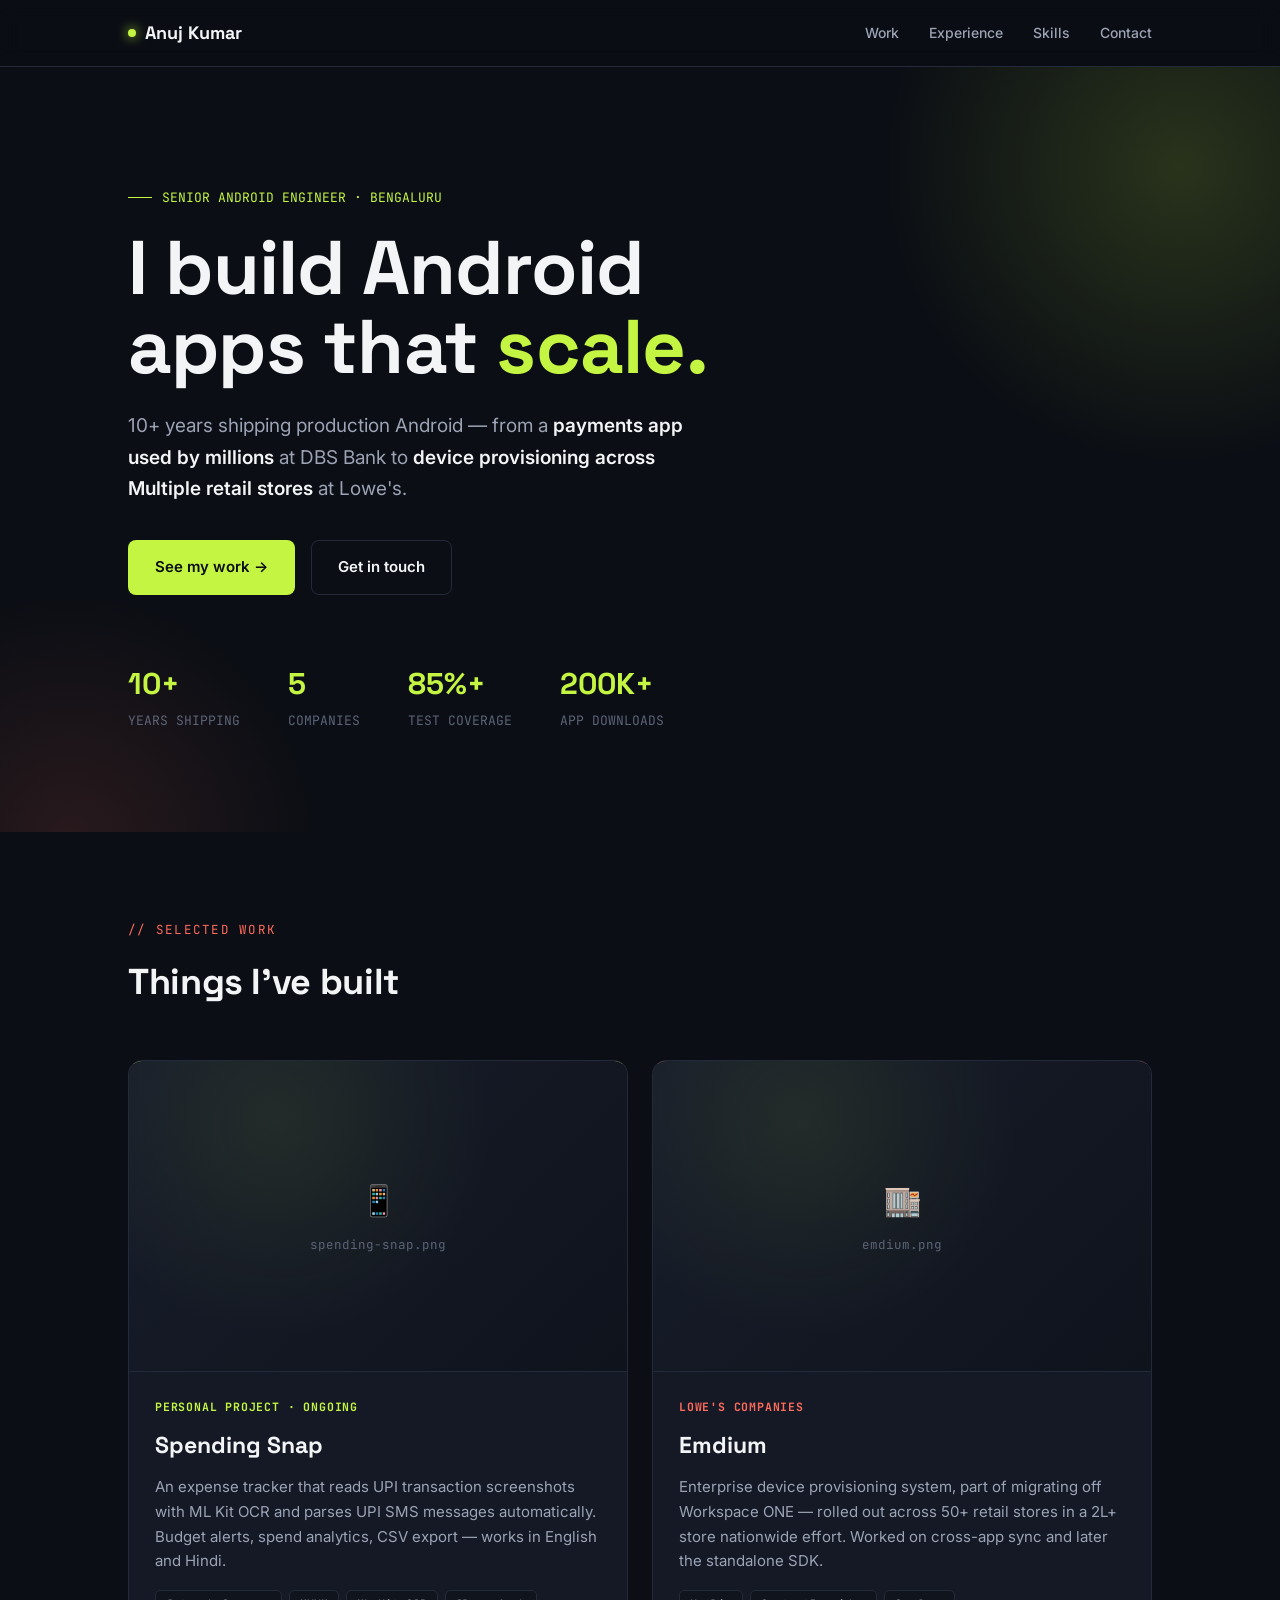
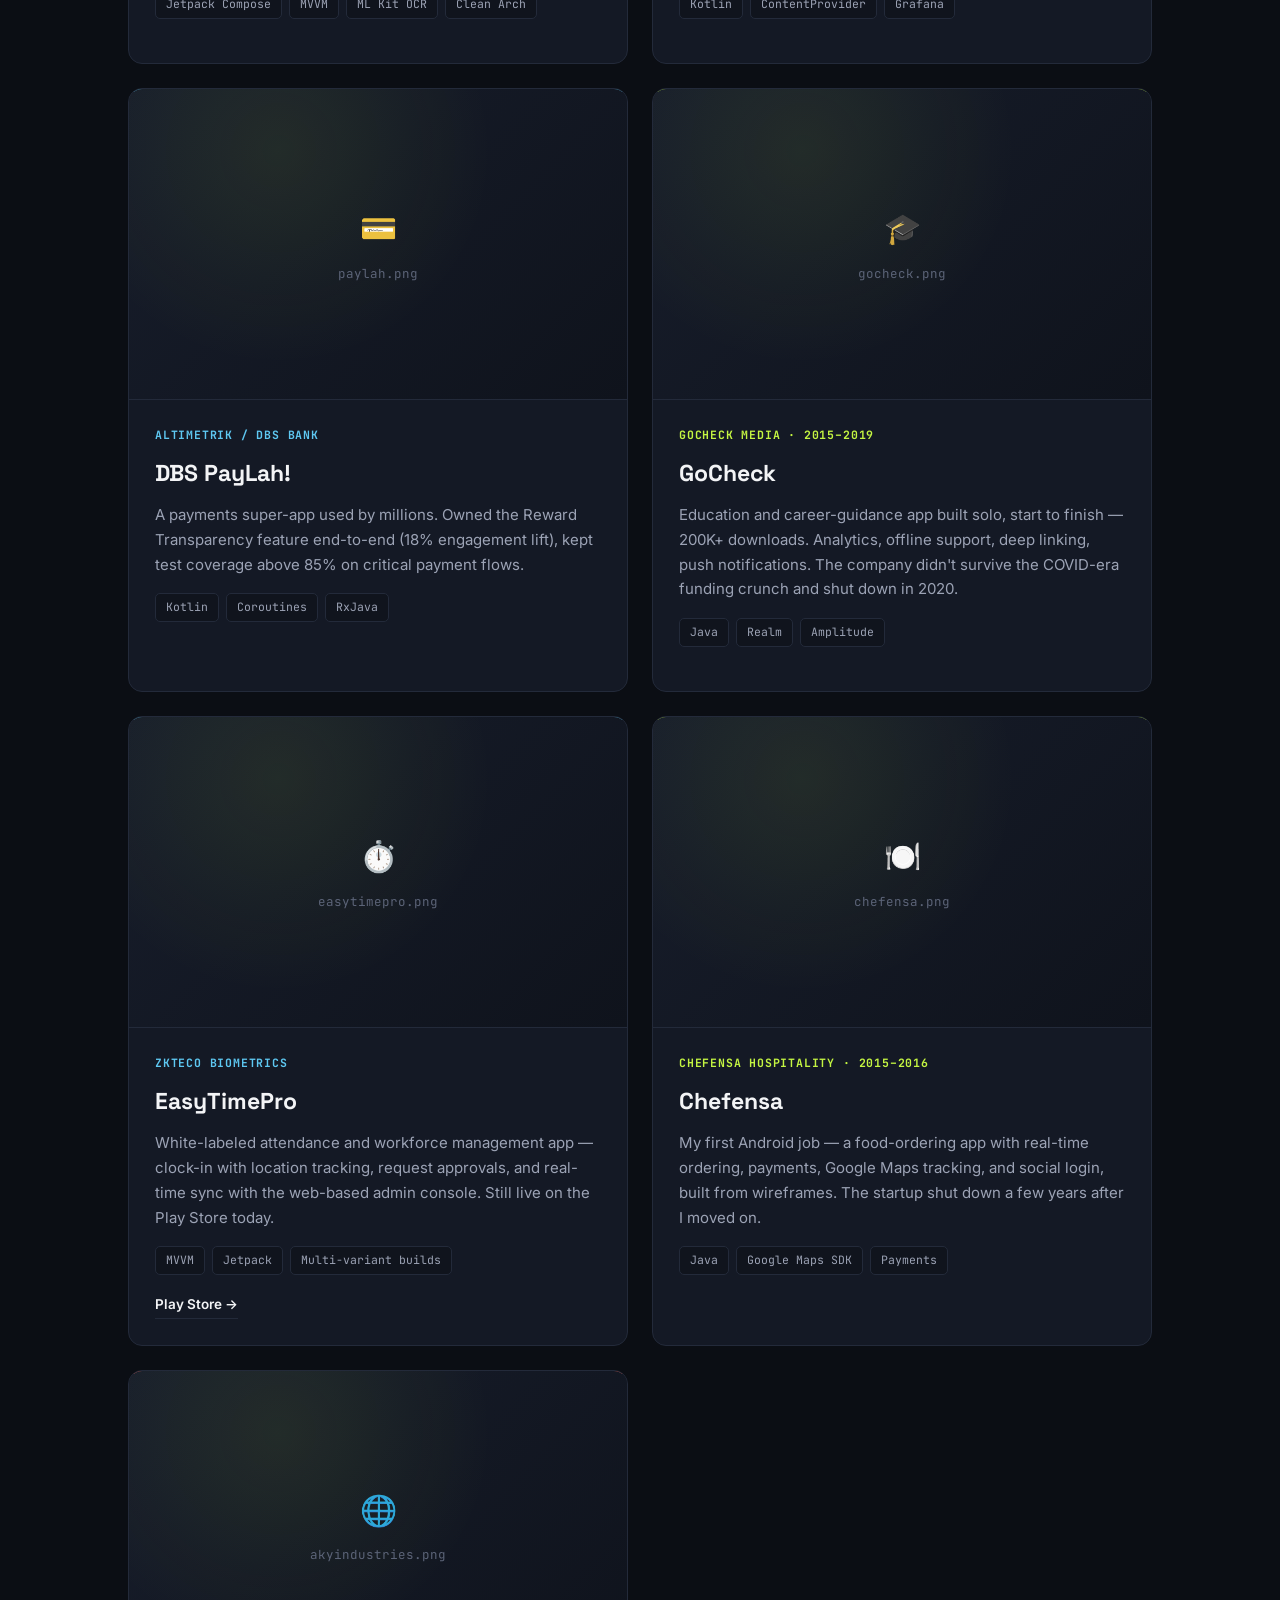
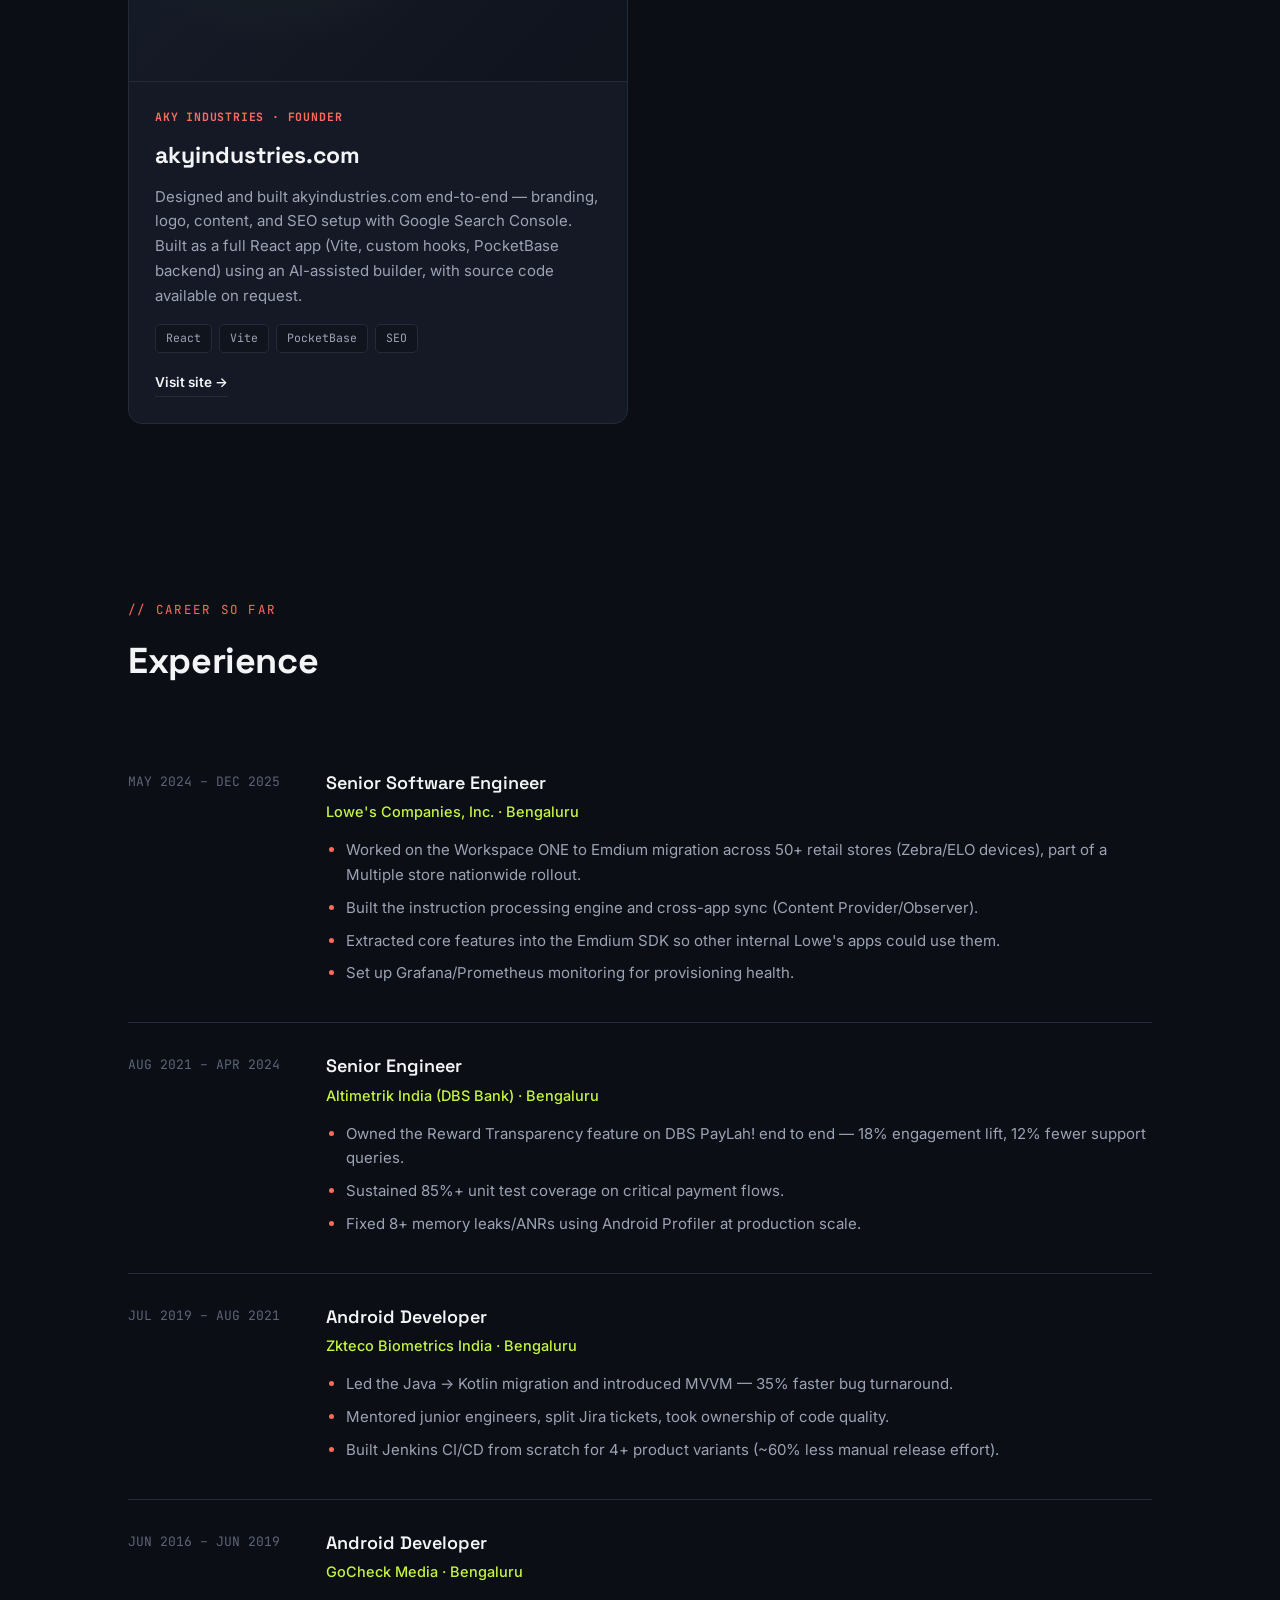
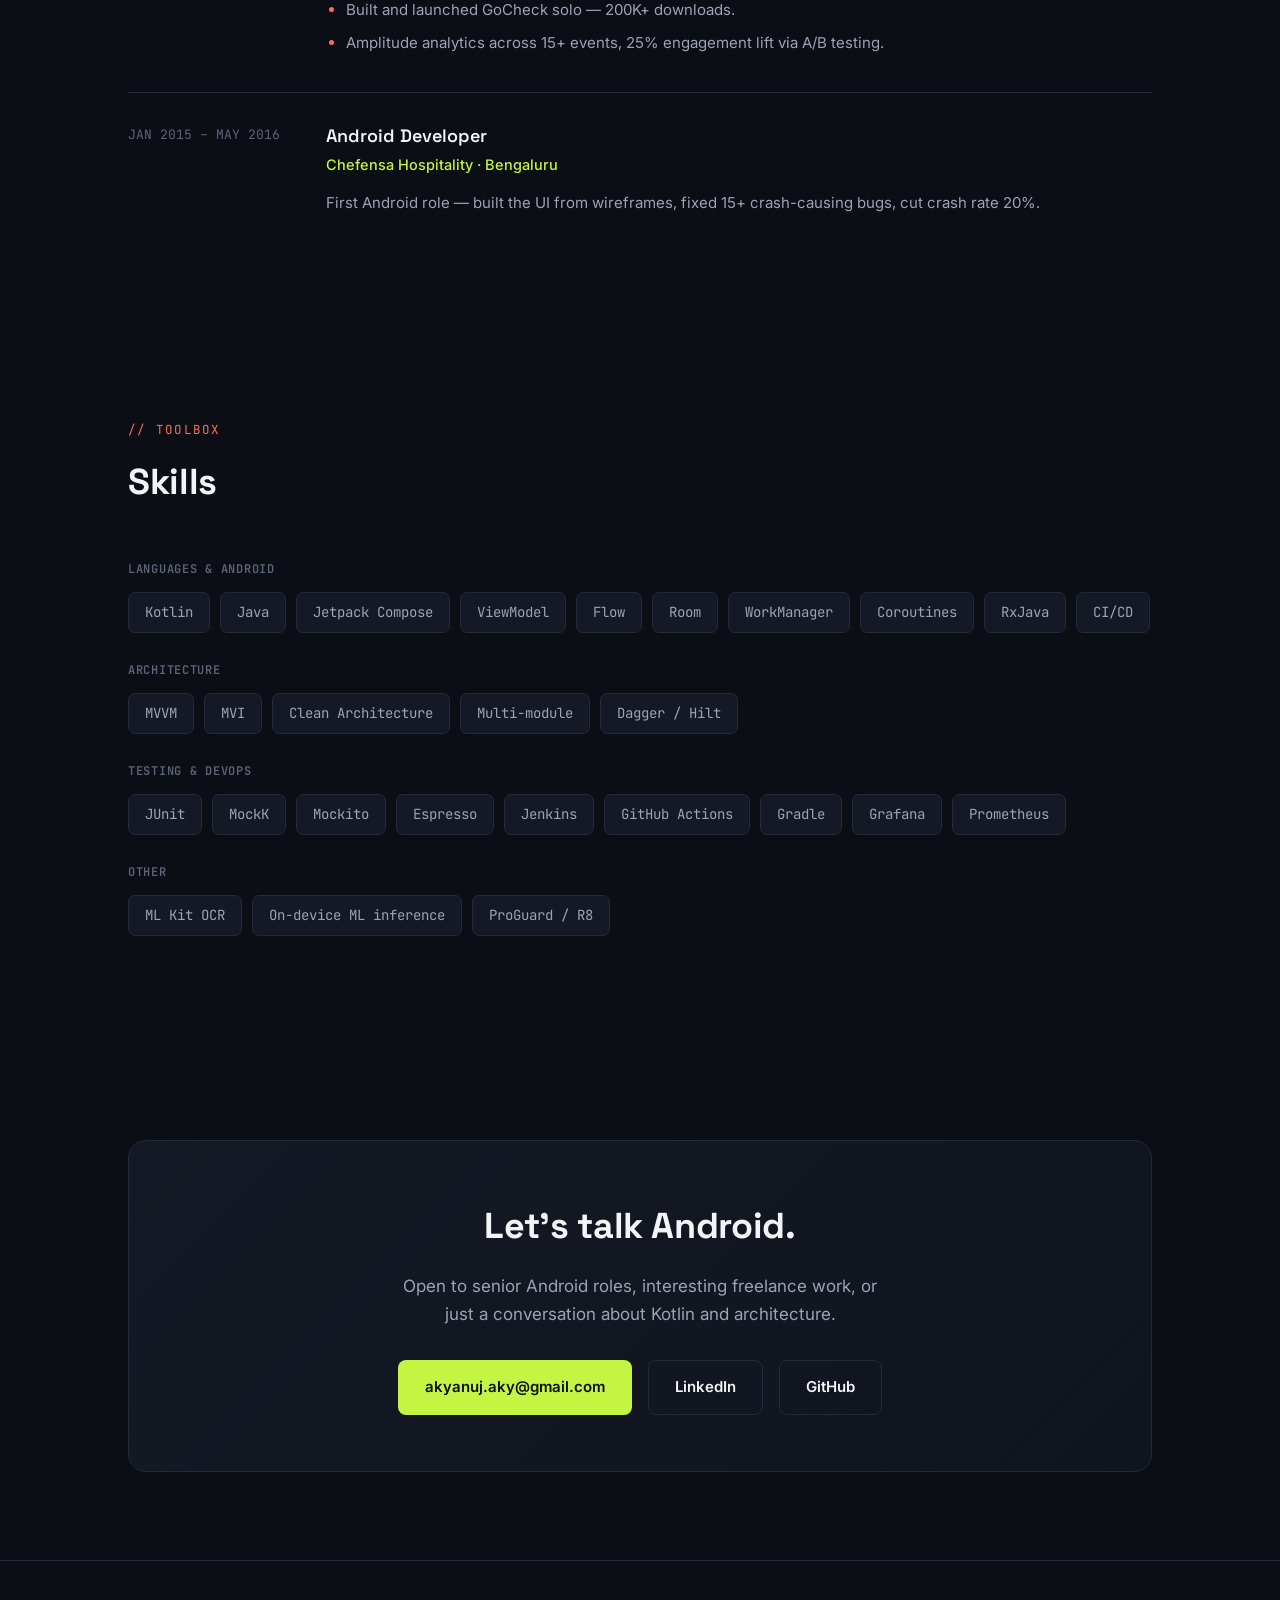
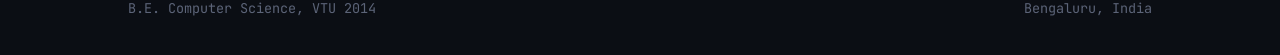
==== commit 9976a5ec: "Update job descriptions and content in index.html" ====
--- a/index.html
+++ b/index.html
@@ -306,7 +306,7 @@
   <div class="wrap">
     <div class="eyebrow">SENIOR ANDROID ENGINEER · BENGALURU</div>
     <h1>I build Android<br>apps that <span class="hl">scale.</span></h1>
-    <p class="sub">10+ years shipping production Android — from a <b>payments app used by millions</b> at DBS Bank to <b>device provisioning across 50,000+ retail stores</b> at Lowe's.</p>
+    <p class="sub">10+ years shipping production Android — from a <b>payments app used by millions</b> at DBS Bank to <b>device provisioning across Multiple retail stores</b> at Lowe's.</p>
     <div class="hero-cta">
       <a class="btn btn-fill" href="#work">See my work →</a>
       <a class="btn btn-line" href="mailto:akyanuj.aky@gmail.com">Get in touch</a>
@@ -339,9 +339,9 @@
       <h2>Things I've built</h2>
     </div>
 
-    <div class="note">
+    <!-- <div class="note">
       // EDITOR NOTE: swap each &lt;div class="img-placeholder"&gt; block for an &lt;img src="yourfile.png"&gt; tag once you have real screenshots, and replace href="#" with real GitHub/Play Store/case-study links. Delete this note before publishing.
-    </div>
+    </div> -->
 
     <div class="gallery">
 
@@ -487,11 +487,12 @@
         <div class="card-body">
           <span class="card-tag">AKY Industries · founder</span>
           <h3 class="card-title">akyindustries.com</h3>
-          <p>Built the website for AKY Industries, my industrial distribution business (compressed air, hydraulic, and dust collector filters), using Hostinger Horizons — an AI app builder driven by prompt-based, vibe-coding generation rather than drag-and-drop templates.</p>
+          <p>Designed and built akyindustries.com end-to-end — branding, logo, content, and SEO setup with Google Search Console. Built as a full React app (Vite, custom hooks, PocketBase backend) using an AI-assisted builder, with source code available on request.</p>
           <div class="card-stack">
-            <span class="stack-chip">Hostinger Horizons</span>
-            <span class="stack-chip">AI/vibe coding</span>
-            <span class="stack-chip">SEO setup</span>
+            <span class="stack-chip">React</span>
+            <span class="stack-chip">Vite</span>
+            <span class="stack-chip">PocketBase</span>
+            <span class="stack-chip">SEO</span>
           </div>
           <div class="card-links">
             <a href="https://akyindustries.com" target="_blank" rel="noopener">Visit site →</a>
@@ -516,8 +517,8 @@
         <div class="job-title">Senior Software Engineer</div>
         <div class="job-co">Lowe's Companies, Inc. · Bengaluru</div>
         <ul>
-          <li>Worked on the Workspace ONE to Emdium migration across 50+ retail stores (Zebra/ELO devices), part of a 2L+ store nationwide rollout.</li>
-          <li>Built the instruction processing engine and cross-app sync (Content Provider/Observer) for zero-touch device setup.</li>
+          <li>Worked on the Workspace ONE to Emdium migration across 50+ retail stores (Zebra/ELO devices), part of a Multiple store nationwide rollout.</li>
+          <li>Built the instruction processing engine and cross-app sync (Content Provider/Observer).</li>
           <li>Extracted core features into the Emdium SDK so other internal Lowe's apps could use them.</li>
           <li>Set up Grafana/Prometheus monitoring for provisioning health.</li>
         </ul>
@@ -593,6 +594,7 @@
         <span class="skill-chip">WorkManager</span>
         <span class="skill-chip">Coroutines</span>
         <span class="skill-chip">RxJava</span>
+        <span class="skill-chip">CI/CD</span>
       </div>
     </div>
 
@@ -650,7 +652,7 @@
 <footer>
   <div class="wrap" style="display:flex;justify-content:space-between;flex-wrap:wrap;gap:12px;width:100%;">
     <span>B.E. Computer Science, VTU 2014</span>
-    <span>+91 95355 53007 · Bengaluru, India</span>
+    <span> Bengaluru, India</span>
   </div>
 </footer>
 
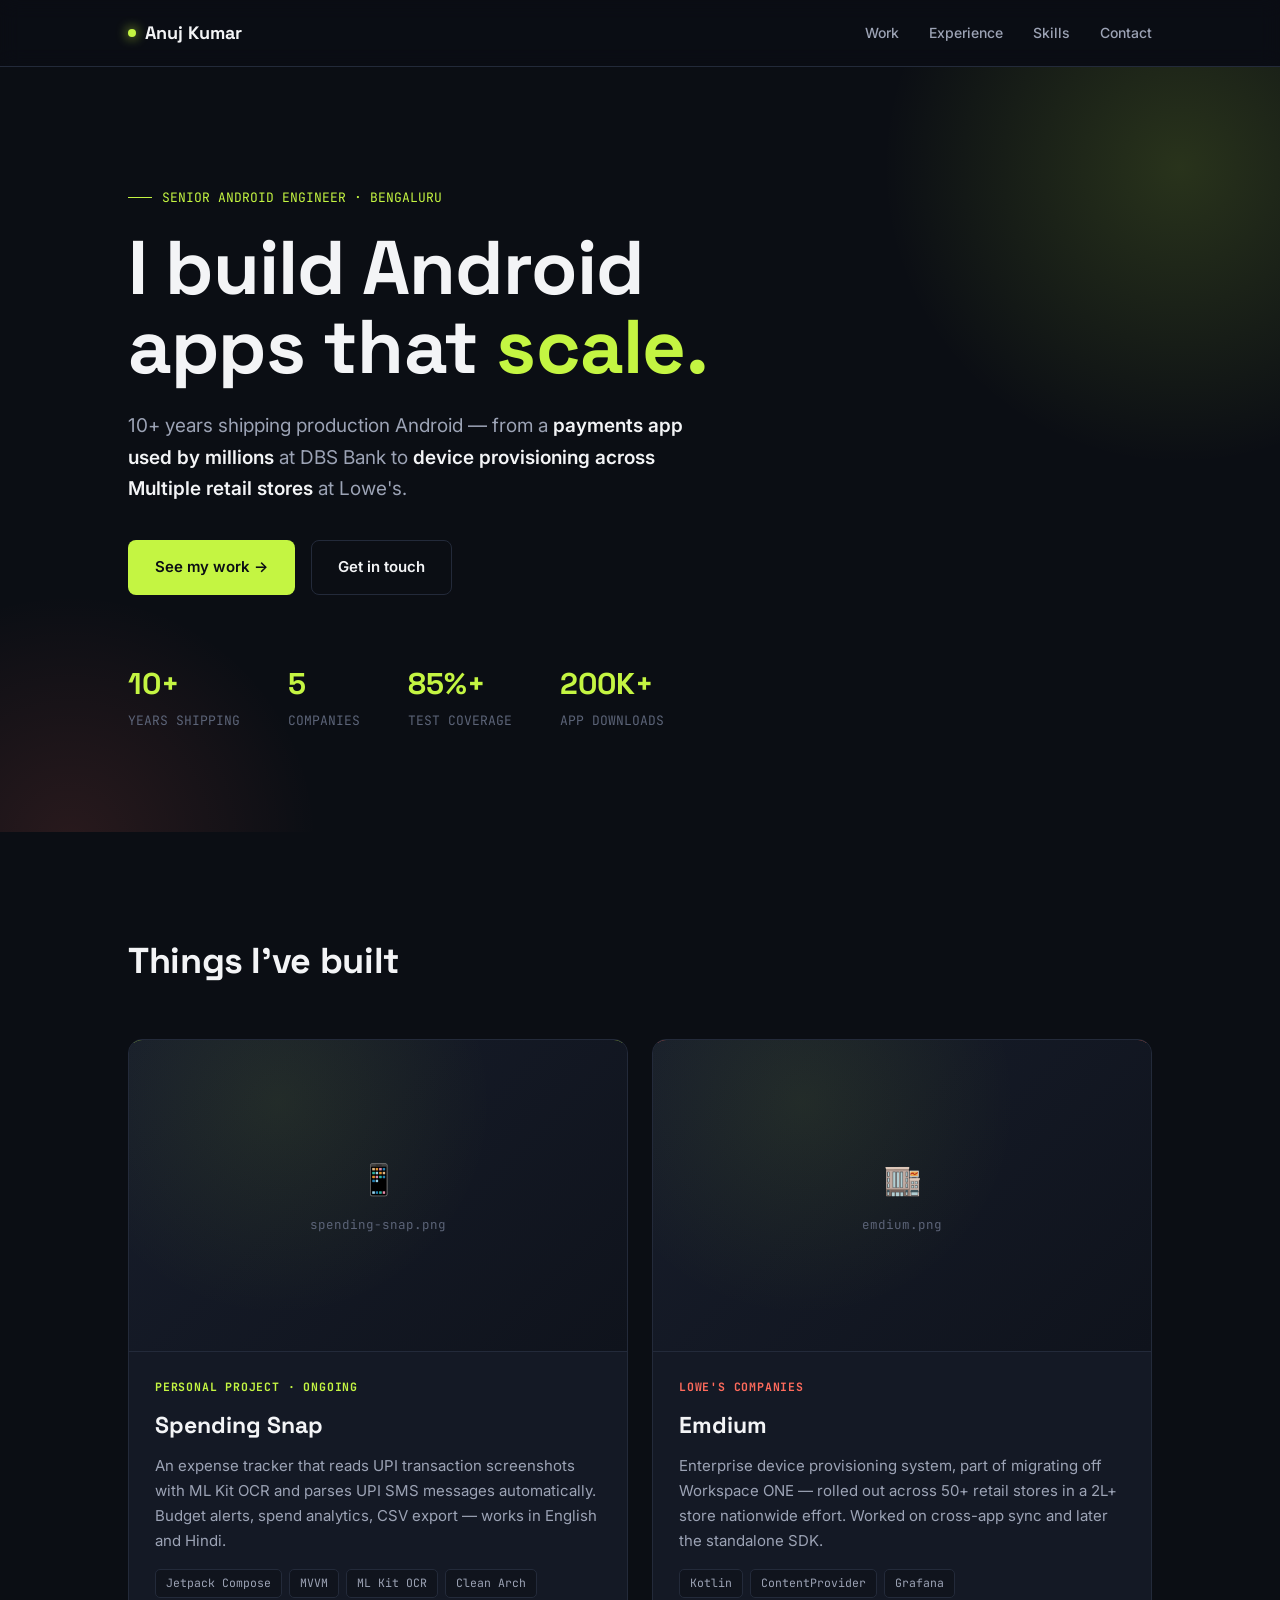
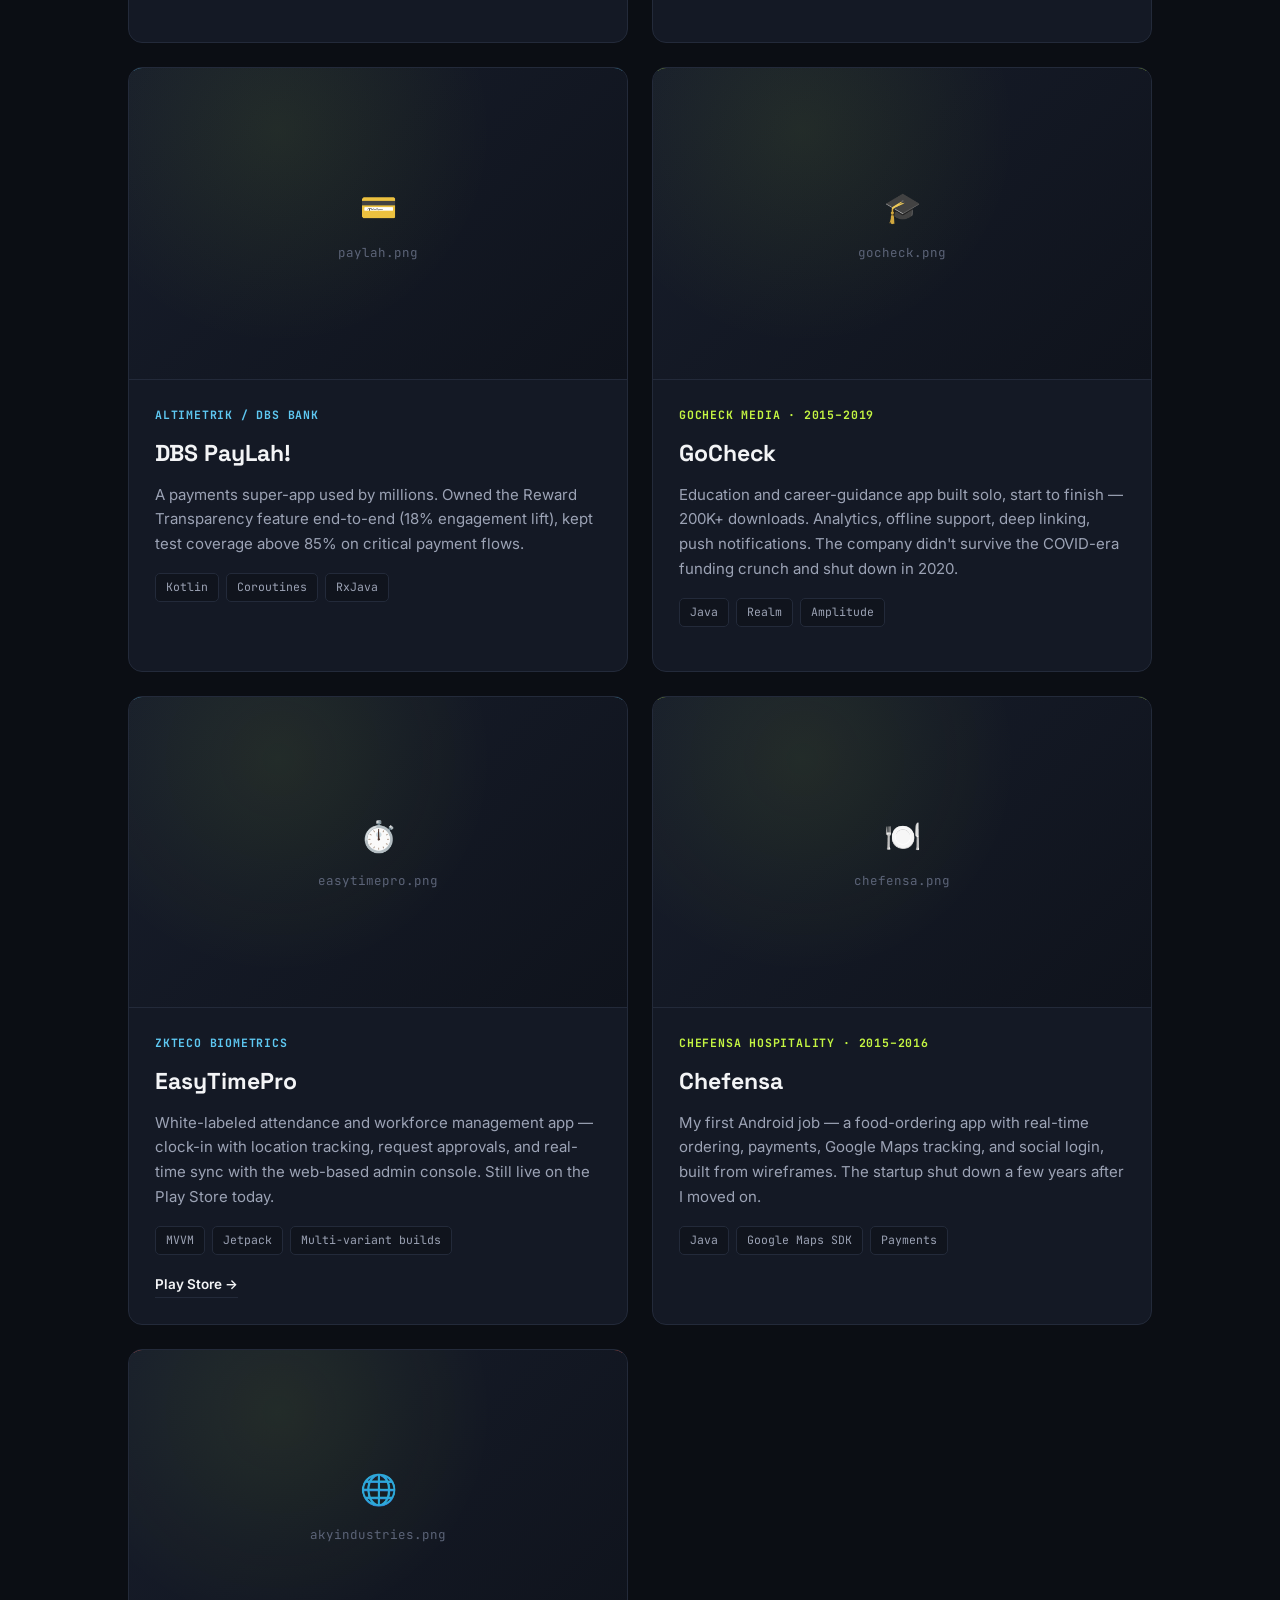
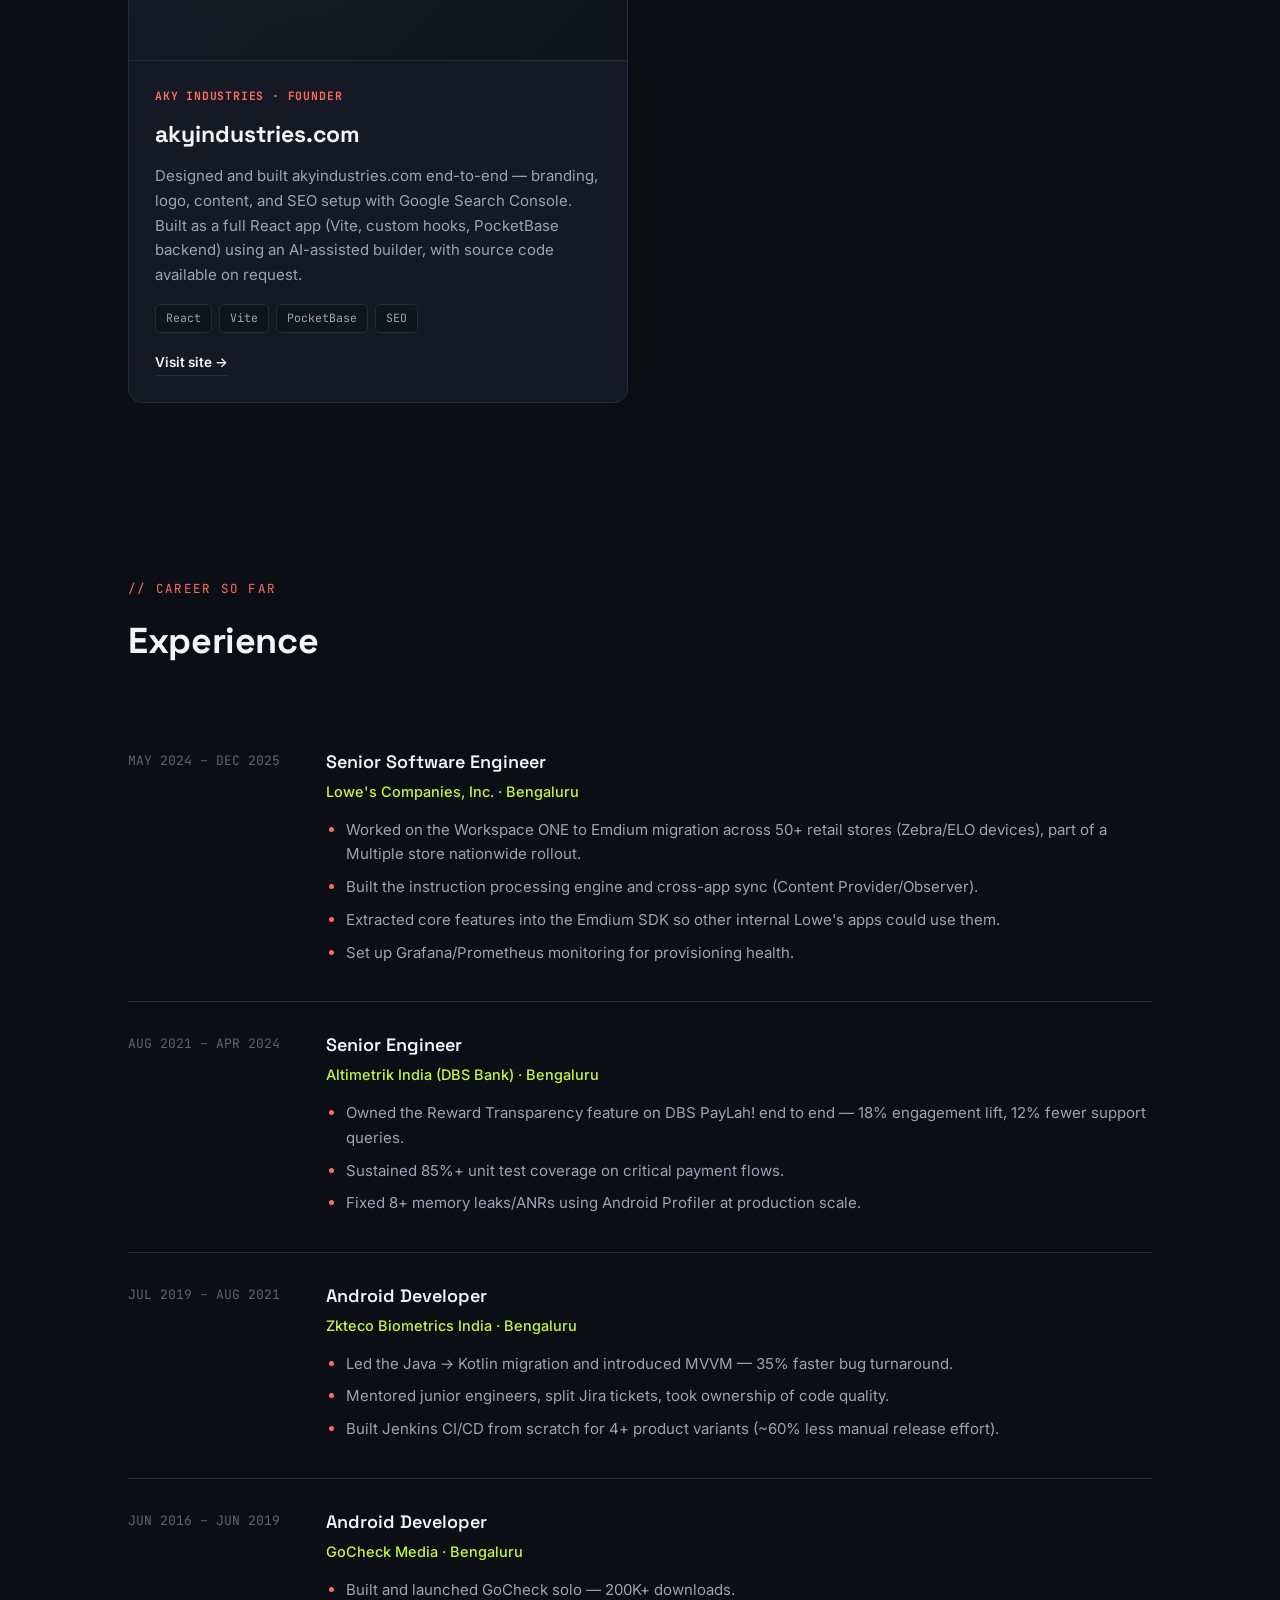
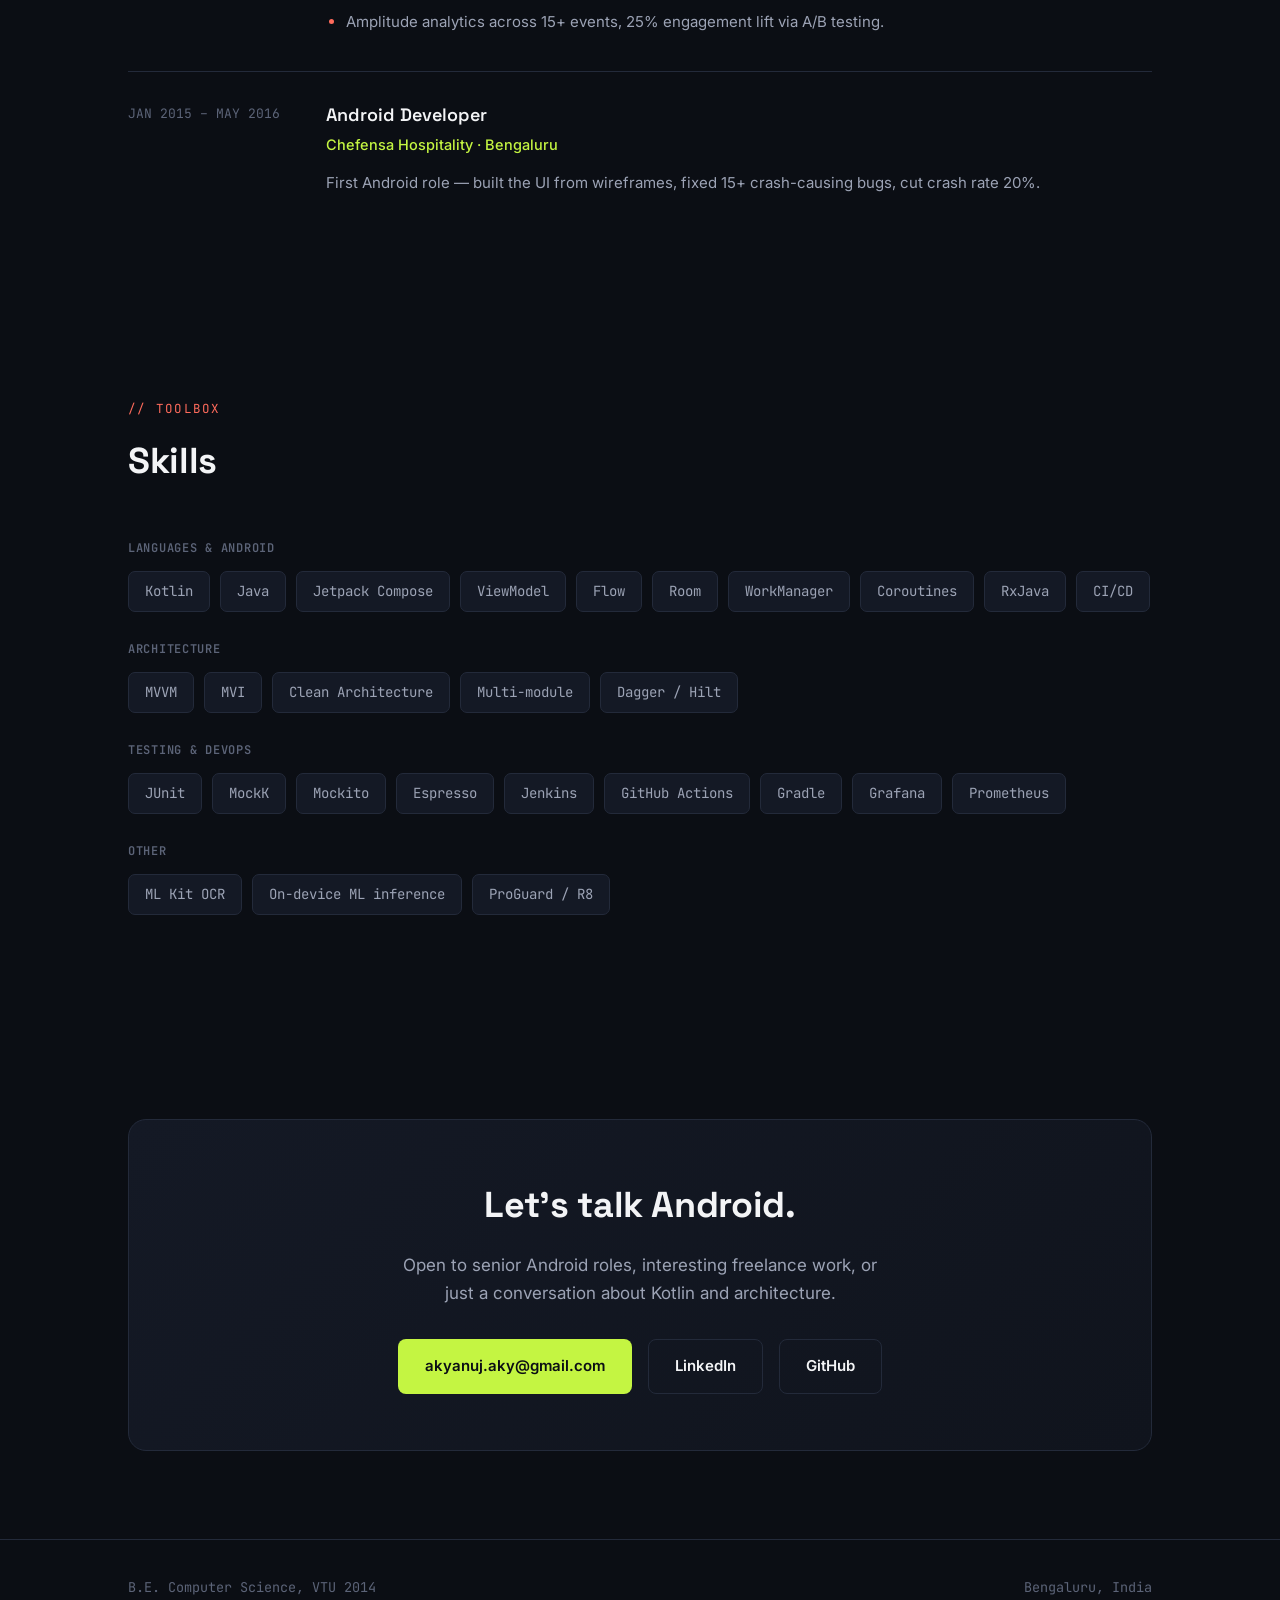
==== commit 1d0ce005: "fav icon updated" ====
--- a/index.html
+++ b/index.html
@@ -335,7 +335,7 @@
 <section id="work">
   <div class="wrap">
     <div class="sec-head">
-      <div class="sec-eyebrow">// selected work</div>
+      <div class="sec-eyebrow"></div>
       <h2>Things I've built</h2>
     </div>
 
